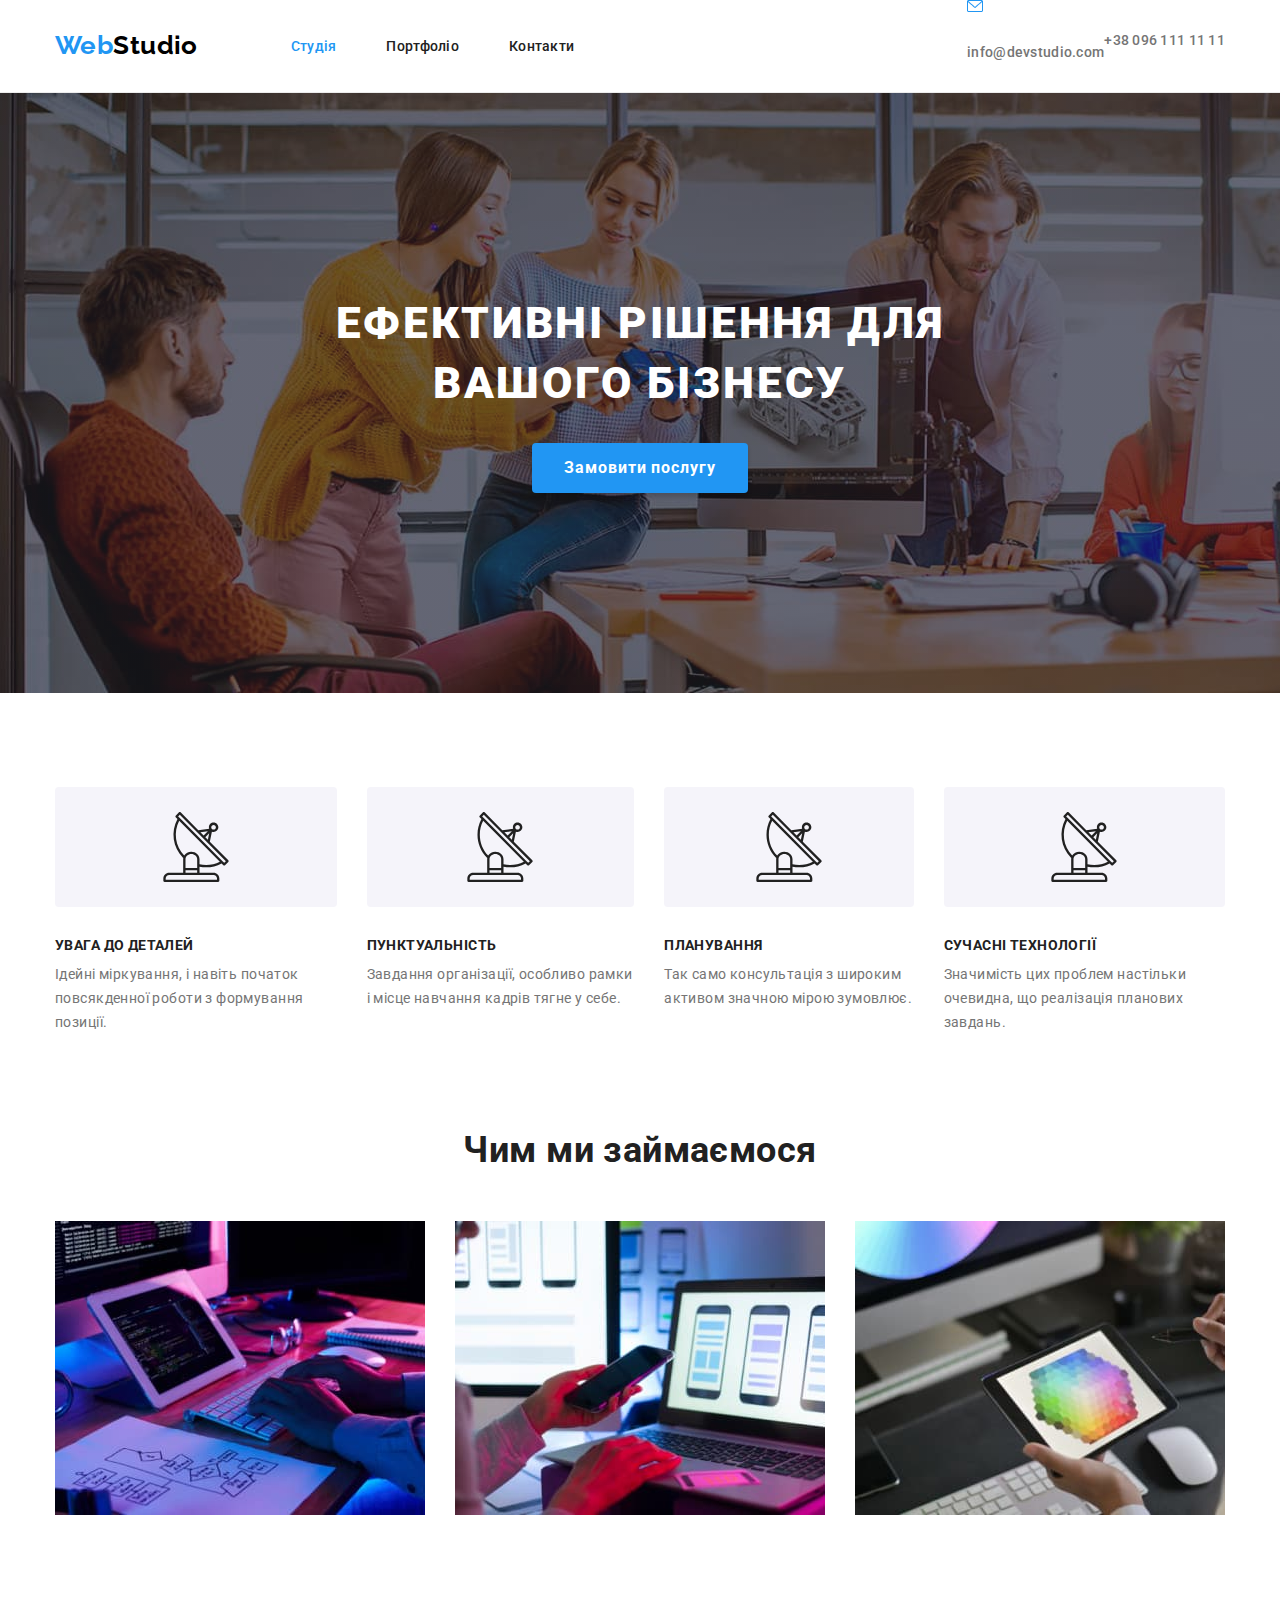
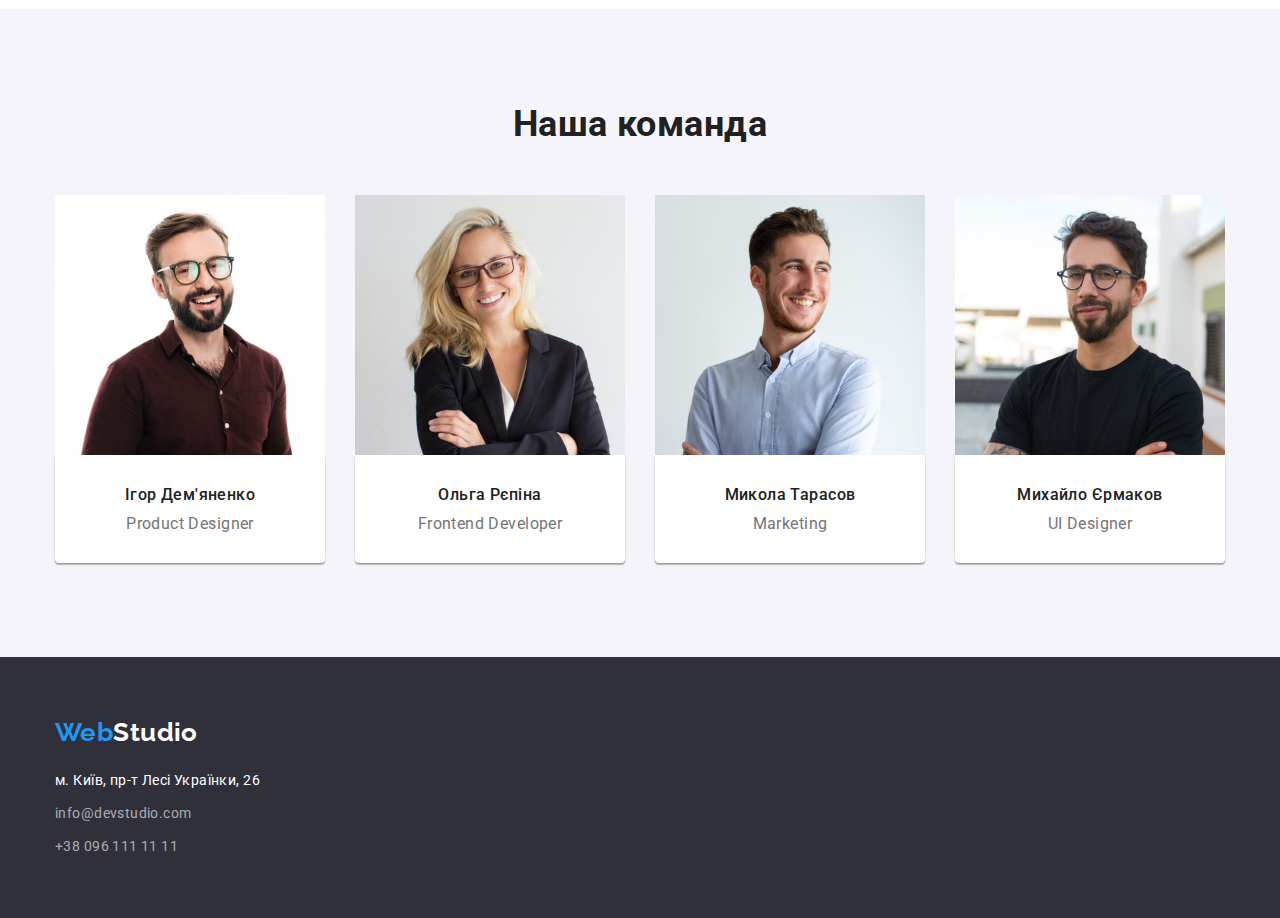
==== index.html @ ab95c996 "встановлює накладання фону в секції hero" ====
<!DOCTYPE html>
<html lang="uk">
    <head>
        <meta charset="UTF-8">
        <meta http-equiv="X-UA-Compatible" content="IE=edge">
        <meta name="viewport" content="width=device-width, initial-scale=1.0">
        <title>Студія</title>
        <link rel="preconnect" href="https://fonts.googleapis.com">
        <link rel="preconnect" href="https://fonts.gstatic.com" crossorigin>
        <link href="https://fonts.googleapis.com/css2?family=Raleway:wght@700&family=Roboto:wght@400;500;700;900&display=swap" rel="stylesheet">
        <!-- Спочатку нормалізатор -->
        <link rel="stylesheet" href="https://cdnjs.cloudflare.com/ajax/libs/modern-normalize/1.0.0/modern-normalize.min.css">
        <!-- Потім ваші стилі --> 
        <link rel="stylesheet" href="./css/styles.css">
    </head>
    
    <body>
        <!--Шапка-->
        <header class="header">
            <div class="container main-nav">
                <nav class="nav">
                    <a class="logo link" href="./index.html">Web<span class="logo-black link">Studio</span></a>
                    <ul class="nav-list list">
                        <li class="item"><a class="current-link link" href="./index.html">Студія</a></li>
                        <li class="item"><a class="nav-link link" href="./portfolio.html">Портфоліо</a></li>
                        <li class="item"><a class="nav-link link" href="">Контакти</a></li>
                    </ul>
                </nav>
                <ul class="contacts-list list">
                    <li class="email"><a class="contacts-link link" href="mailto:info@devstudio.com">info@devstudio.com</a></li>
                    <li class="tel"><a class="contacts-link link" href="tel:+380961111111">+38 096 111 11 11</a></li>
                </ul>
            </div>
        </header>
        
        <!--Унікальний зміст сторінки-->
        <main>
            <section class="hero">
                <div class="container">
                    <h1 class="hero-title">Ефективні рішення для вашого бізнесу</h1>
                    <button class="hero-btn" type="button">Замовити послугу</button>
                </div>
            </section>
            
            <section class="benefits">
                <div class="container">
                    <h2 class="visually-hidden">Переваги</h2>
                    <ul class="benefits-list list">
                        <li class="item">
                            <h3 class="benefits-title">УВАГА ДО ДЕТАЛЕЙ</h3>
                            <p class="benefits-text">Ідейні міркування, і навіть початок повсякденної роботи з формування позиції.</p>
                        </li>
                        <li class="item">
                            <h3 class="benefits-title">ПУНКТУАЛЬНІСТЬ</h3>
                            <p class="benefits-text">Завдання організації, особливо рамки і місце навчання кадрів тягне у себе.</p>
                        </li>
                        <li class="item">
                            <h3 class="benefits-title">ПЛАНУВАННЯ</h3>
                            <p class="benefits-text">Так само консультація з широким активом значною мірою зумовлює.</p>
                        </li>
                        <li class="item">
                            <h3 class="benefits-title">СУЧАСНІ ТЕХНОЛОГІЇ</h3>
                            <p class="benefits-text">Значимість цих проблем настільки очевидна, що реалізація планових завдань.</p>
                        </li>
                    </ul>
                </div>    
            </section>
            
            <section class="activity section">
                <div class="container">
                    <h2 class="activity-title">Чим ми займаємося</h2>
                    <ul class="activity-list list">
                        <li class="item"><img src="./images/gallery1.jpg" alt="gallery1" width="370"></li>
                        <li class="item"><img src="./images/gallery2.jpg" alt="gallery2" width="370"></li>
                        <li class="item"><img src="./images/gallery3.jpg" alt="gallery3" width="370"></li>
                    </ul>
                </div>
            </section>
            
            <section class="team section">
                <div class="container">
                    <h2 class="team-title">Наша команда</h2>
                    <ul class="team-list list">
                        <li class="item"> <img src="./images/product-designer.jpg" alt="Ігор Дем'яненко" width="270" height="260">
                            <div class="description">
                                <h3 class="team-list-title">Ігор Дем'яненко</h3>
                                <p class="team-list-text" lang="en">Product Designer</p>
                            </div>
                        </li>
                        <li class="item"> <img src="./images/frontend-developer.jpg" alt="Ольга Рєпіна" width="270" height="260">
                            <div class="description">
                                <h3 class="team-list-title">Ольга Рєпіна</h3>
                                <p class="team-list-text" lang="en">Frontend Developer</p>
                            </div>
                        </li>
                        <li class="item"> <img src="./images/marketing.jpg" alt="Микола Тарасов" width="270" height="260">
                            <div class="description">
                                <h3 class="team-list-title">Микола Тарасов</h3>
                                <p class="team-list-text" lang="en">Marketing</p>
                            </div>
                        </li>
                        <li class="item"> <img src="./images/ui-designer.jpg" alt="Михайло Єрмаков" width="270" height="260">
                            <div class="description">
                                <h3 class="team-list-title">Михайло Єрмаков</h3>
                                <p class="team-list-text" lang="en">UI Designer</p>
                            </div>
                        </li>
                    </ul>
                </div>
            </section>
        </main> 
        
        <!--Підвал-->
        <footer class="footer">
            <div class="container">
                <a class="logo link" href="./index.html" >Web<span class="logo-white link">Studio</span></a>
                <address>
                    <ul class="address-list list">
                        <li class="item">
                            <a class="address-map-link link" href="https://goo.gl/maps/7WfShjQi5e1JMtdQ9" target="_blank" rel="noopener noreferrer nofollow">м. Київ, пр-т Лесі Українки, 26</a>
                        </li>
                        <li class="item">
                            <a class="address-link link" href="mailto:info@devstudio.com">info@devstudio.com</a>
                        </li>
                        <li class="item">
                            <a class="address-link link" href="tel:+380961111111">+38 096 111 11 11</a>
                        </li>
                    </ul>
                </address>
            </div>
        </footer>
    </body>
</html>
---- css/styles.css ----
/*GENERAL STYLES*/

:root {
    --primary-text-color: #757575;
    --title-text-color: #212121;
    --accent-color: #2196F3;
    --primary-background-color: #FFFFFF;
}

html {
	box-sizing: border-box;
}

*,
*::after,
*::before {
	box-sizing: inherit;
}

.list {
	list-style: none;
	padding-left: 0;
	margin: 0;
}

.link {
	text-decoration: none;
	color: inherit;
}

.link:hover,
.link:focus {
    color: var(--accent-color);
}

img {
	display: block;
	max-width: 100%;
	height: auto;
}

body {
    font-family: 'Roboto', sans-serif;
    font-size: 14px;
    letter-spacing: 0.03em;
    color: var(--primary-text-color);
    background-color: var(--primary-background-color);
}

.section {
    padding-top: 94px;
    padding-bottom: 94px;
}

.container {
    width: 1200px;
    margin: 0 auto;
    padding: 0 15px;
  }

h1, h2, h3, ul, p {
    margin-top: 0;
    margin-bottom: 0;
}

.visually-hidden {
    position: absolute;
    width: 1px;
    height: 1px;
    margin: -1px;
    border: 0;
    padding: 0;
    
    white-space: nowrap;
    clip-path: inset(100%);
    clip: rect(0 0 0 0);
    overflow: hidden;
  }

/*HEADER*/

.header {
    max-width: 1600px;
    margin-left: auto;
    margin-right: auto;
    border-bottom: 1px solid #ECECEC;
}

.main-nav {
    display: flex;
    align-items: center;
}

.nav {
    display: flex;
    align-items: center;
    }

.header .logo {
    display: block;
    padding-top: 24px;
    padding-bottom: 25px;
    
    font-family: 'Raleway', sans-serif;
    font-weight: 700;
    font-size: 26px;
    line-height: calc(31/26);
    color: var(--accent-color);
}

.logo-black {
    font-family: 'Raleway', sans-serif;
    font-weight: 700;
    font-size: 26px;
    line-height: calc(31/26);
    color: #000000;
}

.nav-list {
    display: flex;
    margin-left: 93px;
}

.nav-list .item:not(:last-child) {
    margin-right: 50px;
}

.current-link {
    display: block;
    padding-top: 32px;
    padding-bottom: 32px;
    
    font-weight: 500;
    line-height: calc(16/14);
    letter-spacing: 0.02em;
    color: var(--accent-color);
}

.nav-link {
    display: block;
    padding-top: 32px;
    padding-bottom: 32px;
    
    font-weight: 500;
    line-height: calc(16/14);
    letter-spacing: 0.02em;
    color: var(--title-text-color);
}

.contacts-list {
    display: flex;
    margin-left: auto;
}

.contacts-list .email {
    margin-left: 30px;
}

.email::before {
    display: block;
    content: "";
    width: 16px;
    height: 12px;
    margin-right: 10px;
    background-image: url(../images/envelope.png);
    background-size: contain;
}

.contacts-link {
    display: block;
    padding-top: 32px;
    padding-bottom: 32px;
    
    font-weight: 500;
    line-height: calc(16/14);
    letter-spacing: 0.02em;
    color: var(--primary-text-color);
}

/*HERO*/

.hero {
    padding-top: 200px;
    padding-bottom: 200px;

    max-width: 1600px;
    height: 600px;
    margin-left: auto;
    margin-right: auto;
    background-image: linear-gradient(
        to right, 
        rgba(47, 48, 58, 0.4),
        rgba(47, 48, 58, 0.4)
        ), 
        url(../images/overlay.jpg);

    background-color: #2F303A;
}

.hero-title {
    width: 696px;
    margin-left: auto;
    margin-right: auto;
    margin-bottom: 30px;
   
    font-weight: 900;
    font-size: 44px;
    line-height: calc(60/44);
    text-align: center;
    letter-spacing: 0.06em;
    text-transform: uppercase;
    color: var(--primary-background-color);
}

.hero-btn {
    margin-left: auto;
    margin-right: auto;
    padding-top: 10px;
    padding-bottom: 10px;
    padding-left: 32px;
    padding-right: 32px;

    display: flex;
    align-items: center;
    justify-content: center;
            
    font-family: 'Roboto', sans-serif;
    font-weight: 700;
    font-size: 16px;
    line-height: calc(30/16);
    text-align: center;
    letter-spacing: 0.06em;
    color: var(--primary-background-color);
    background: var(--accent-color);
    cursor: pointer;

    box-shadow: 0px 4px 4px rgba(0, 0, 0, 0.15);
    border-radius: 4px;
    border: 0 solid transparent;
}

.hero-btn:hover, 
.hero-btn:focus {
    color: var(--accent-color);
    background: var(--primary-background-color);
    box-shadow: 0px 4px 4px rgba(0, 0, 0, 0.15);
    border-radius: 4px;
}

/*BENEFITS*/

.benefits {
    background: var(--primary-background-color);
    padding-top: 94px;
}

.benefits-list {
    display: flex;
}

.benefits-list .item::before {
    display: block;
    content: "";
    height: 120px;
    margin-bottom: 30px;
    
    background-image: url(../images/warning.svg);
    background-position: center;
    background-repeat: no-repeat;
    background-color: #F5F4FA;
    border-radius: 4px;
}

.benefits-list .item:not(:last-child) {
    margin-right: 30px;
}

.benefits-title {
    margin-bottom: 10px;
    
    font-weight: 700;
    font-size: 14px;
    line-height: calc(16/14);
    text-transform: uppercase;
    color: var(--title-text-color);
}

.benefits-text {
    line-height: 171%;
    letter-spacing: 0.03em;
}

/*ACTIVITY*/

.activity {
    background: var(--primary-background-color);
}

.activity-title {
    margin-bottom: 50px;
    
    font-weight: 700;
    font-size: 36px;
    line-height: calc(42/36);
    text-align: center;
    color: var(--title-text-color);
}

.activity-list {
    display: flex;
    justify-content: space-between;
}

/*TEAM*/

.team {
    background: #F5F4FA;
}

.team-title {
    margin-bottom: 50px;
    
    font-weight: 700;
    font-size: 36px;
    line-height: calc(42/36);
    text-align: center;
    color: var(--title-text-color);
}

.team-list {
    display: flex;
    justify-content: space-between;
}

.team-list .description {
    padding-top: 30px;
    padding-bottom: 30px;
    background: var(--primary-background-color);
    box-shadow: 0px 1px 3px rgba(0, 0, 0, 0.12), 0px 1px 1px rgba(0, 0, 0, 0.14), 0px 2px 1px rgba(0, 0, 0, 0.2);
    border-radius: 0px 0px 4px 4px;
}

.team-list-title {
    margin-bottom: 10px;
    
    font-weight: 500;
    font-size: 16px;
    line-height: calc(19/16);
    text-align: center;
    color: var(--title-text-color);
}

.team-list-text {
    font-size: 16px;
    line-height: calc(19/16);
    text-align: center;
}

/*PORTFOLIO*/

.portfolio {
    background: var(--primary-background-color);
}

.portfolio-filter {
    display: flex;
    justify-content: center;
    margin-bottom: 50px;
}

.portfolio-filter .item:not(:last-child) {
    margin-right: 8px;
}

.filter-btn-everyone {
    padding: 6px 25px;
    
    font-family: 'Roboto', sans-serif;
    font-weight: 500;
    font-size: 16px;
    line-height: calc(26/16);
    text-align: center;
    color: var(--title-text-color);
    background: #F5F4FA;
    cursor: pointer;
    
    border: 0 solid transparent;
    border-radius: 4px;
}

.filter-btn {
    padding: 6px 22px;
    
    font-family: 'Roboto', sans-serif;
    font-weight: 500;
    font-size: 16px;
    line-height: calc(26/16);
    text-align: center;
    color: var(--title-text-color);
    background: #F5F4FA;
    cursor: pointer;
    
    border: 0 solid transparent;
    border-radius: 4px;
}

.filter-btn-everyone:hover,
.filter-btn-everyone:focus, 
.filter-btn:hover, 
.filter-btn:focus {
    color: var(--primary-background-color);
    background: var(--accent-color);
    box-shadow: 0px 3px 1px rgba(0, 0, 0, 0.1), 0px 1px 2px rgba(0, 0, 0, 0.08), 0px 2px 2px rgba(0, 0, 0, 0.12);
    border-radius: 4px;
}

.portfolio-list {
    display: flex;
    flex-wrap: wrap;
    gap: 30px;
}

.portfolio-list .item {
    flex-basis: calc((100% - 2 * 30px) / 3);
}

.portfolio-list .description {
    padding: 20px 24px;
    border: 1px solid #EEEEEE;
}

.portfolio-title {
    margin-bottom: 4px;
        
    font-weight: 700;
    font-size: 18px;
    line-height: calc(36/18);
    letter-spacing: 0.06em;
    color: var(--title-text-color);
}

.portfolio-text {
    font-size: 16px;
    line-height: calc(30/16);
    color: var(--primary-text-color);
}

/*FOOTER*/

.footer {
    background: #2F303A;
    padding-top: 60px;
    padding-bottom: 60px;
}

.footer .logo {
    display: block;
    margin-bottom: 20px;
    
    font-family: 'Raleway', sans-serif;
    font-weight: 700;
    font-size: 26px;
    line-height: calc(31/26);
    color: var(--accent-color);
}

.logo-white {
    font-family: 'Raleway', sans-serif;
    font-weight: 700;
    font-size: 26px;
    line-height: calc(31/26);
    color: var(--primary-background-color);
}

.address-list .item:not(:last-child) {
    margin-bottom: 9px;
}

.address-map-link {
    font-style: normal;
    line-height: calc(24/14);
    color: var(--primary-background-color);
}

.address-link {
    font-style: normal;
    line-height: calc(24/14);
    color: rgba(255, 255, 255, 0.6);
}
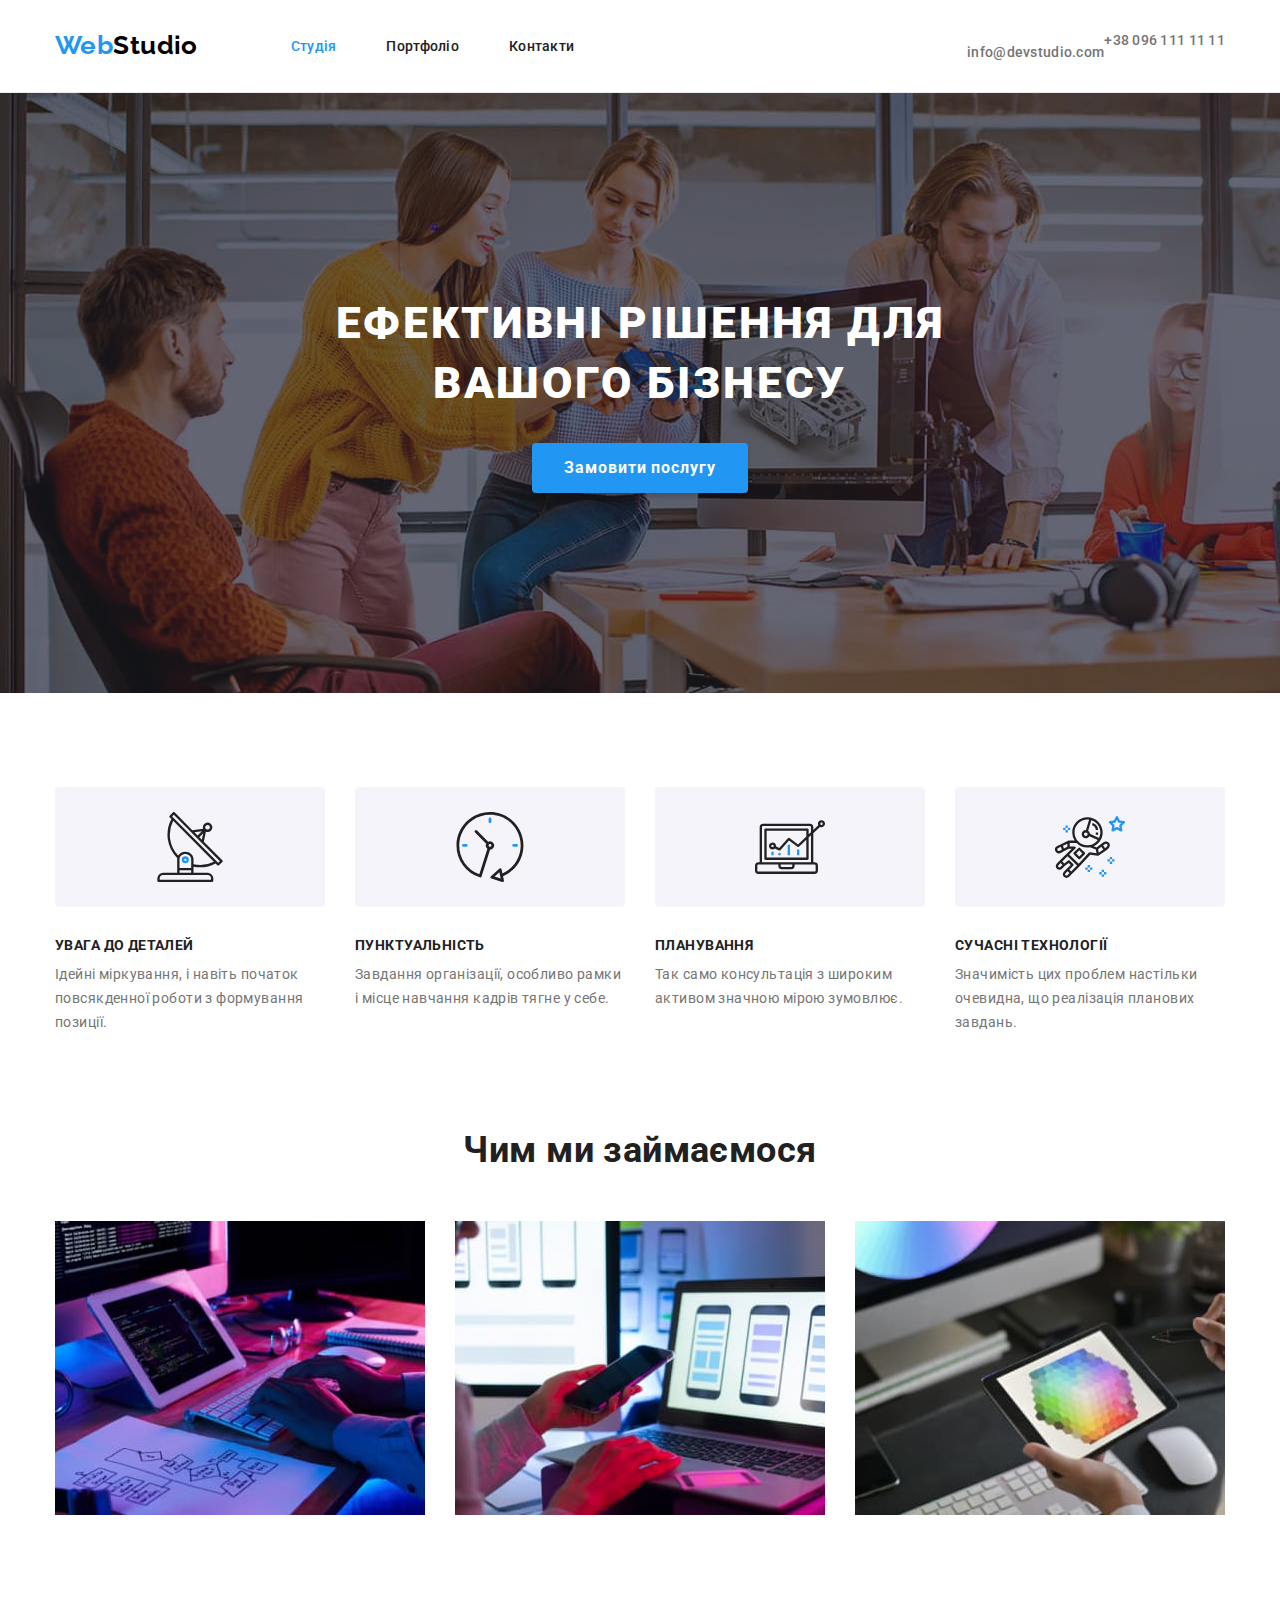
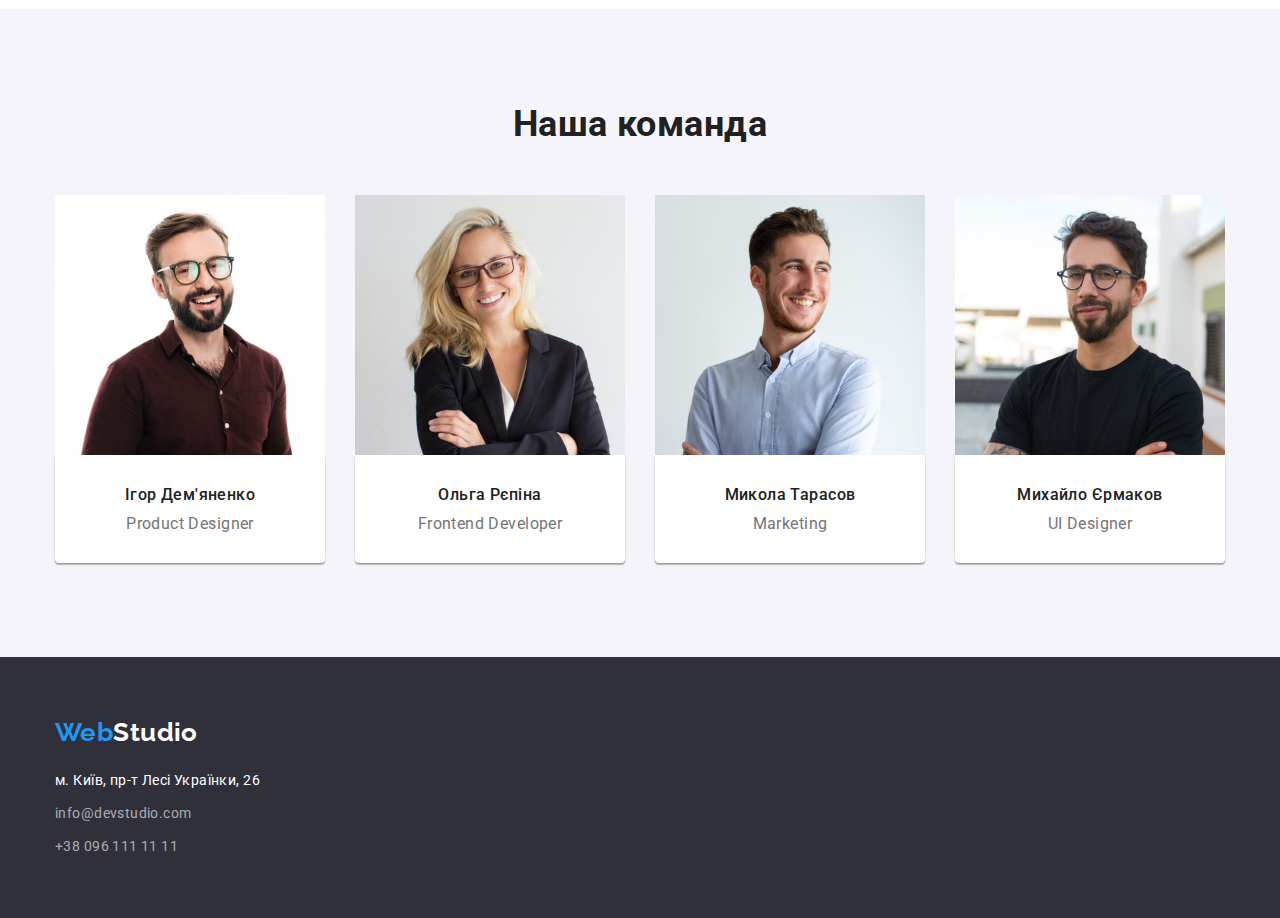
==== commit 03e765b9: "додає векторну графіку у секцію benefits" ====
--- a/index.html
+++ b/index.html
@@ -47,18 +47,30 @@
                     <h2 class="visually-hidden">Переваги</h2>
                     <ul class="benefits-list list">
                         <li class="item">
+                            <div class="benefits-before">
+                            <svg class="benefits-svg"><use href="./images/symbol-defs.svg#icon-antenna"></use></svg>
+                            </div>
                             <h3 class="benefits-title">УВАГА ДО ДЕТАЛЕЙ</h3>
                             <p class="benefits-text">Ідейні міркування, і навіть початок повсякденної роботи з формування позиції.</p>
                         </li>
                         <li class="item">
+                            <div class="benefits-before">
+                            <svg class="benefits-svg"><use href="./images/symbol-defs.svg#icon-clock"></use></svg>
+                            </div>
                             <h3 class="benefits-title">ПУНКТУАЛЬНІСТЬ</h3>
                             <p class="benefits-text">Завдання організації, особливо рамки і місце навчання кадрів тягне у себе.</p>
                         </li>
                         <li class="item">
+                            <div class="benefits-before">
+                            <svg class="benefits-svg"><use href="./images/symbol-defs.svg#icon-diagram"></use></svg>
+                            </div>
                             <h3 class="benefits-title">ПЛАНУВАННЯ</h3>
                             <p class="benefits-text">Так само консультація з широким активом значною мірою зумовлює.</p>
                         </li>
                         <li class="item">
+                            <div class="benefits-before">
+                            <svg class="benefits-svg"><use href="./images/symbol-defs.svg#icon-astronaut"></use></svg>
+                            </div>
                             <h3 class="benefits-title">СУЧАСНІ ТЕХНОЛОГІЇ</h3>
                             <p class="benefits-text">Значимість цих проблем настільки очевидна, що реалізація планових завдань.</p>
                         </li>
--- a/css/styles.css
+++ b/css/styles.css
@@ -37,6 +37,11 @@
 	display: block;
 	max-width: 100%;
 	height: auto;
+}
+
+h1, h2, h3, ul, p {
+    margin-top: 0;
+    margin-bottom: 0;
 }
 
 body {
@@ -57,11 +62,6 @@
     margin: 0 auto;
     padding: 0 15px;
   }
-
-h1, h2, h3, ul, p {
-    margin-top: 0;
-    margin-bottom: 0;
-}
 
 .visually-hidden {
     position: absolute;
@@ -258,26 +258,26 @@
     display: flex;
 }
 
-.benefits-list .item::before {
-    display: block;
-    content: "";
-    height: 120px;
-    margin-bottom: 30px;
-    
-    background-image: url(../images/warning.svg);
-    background-position: center;
-    background-repeat: no-repeat;
-    background-color: #F5F4FA;
-    border-radius: 4px;
-}
-
 .benefits-list .item:not(:last-child) {
     margin-right: 30px;
 }
 
+.benefits-before {
+    width: 270px;
+    height: 120px;
+    padding: 25px 100px;
+    margin-bottom: 30px;
+    background-color: #F5F4FA;
+    border-radius: 4px;
+}
+
+.benefits-svg {
+    width: 70px;
+    height: 70px;
+}
+
 .benefits-title {
     margin-bottom: 10px;
-    
     font-weight: 700;
     font-size: 14px;
     line-height: calc(16/14);
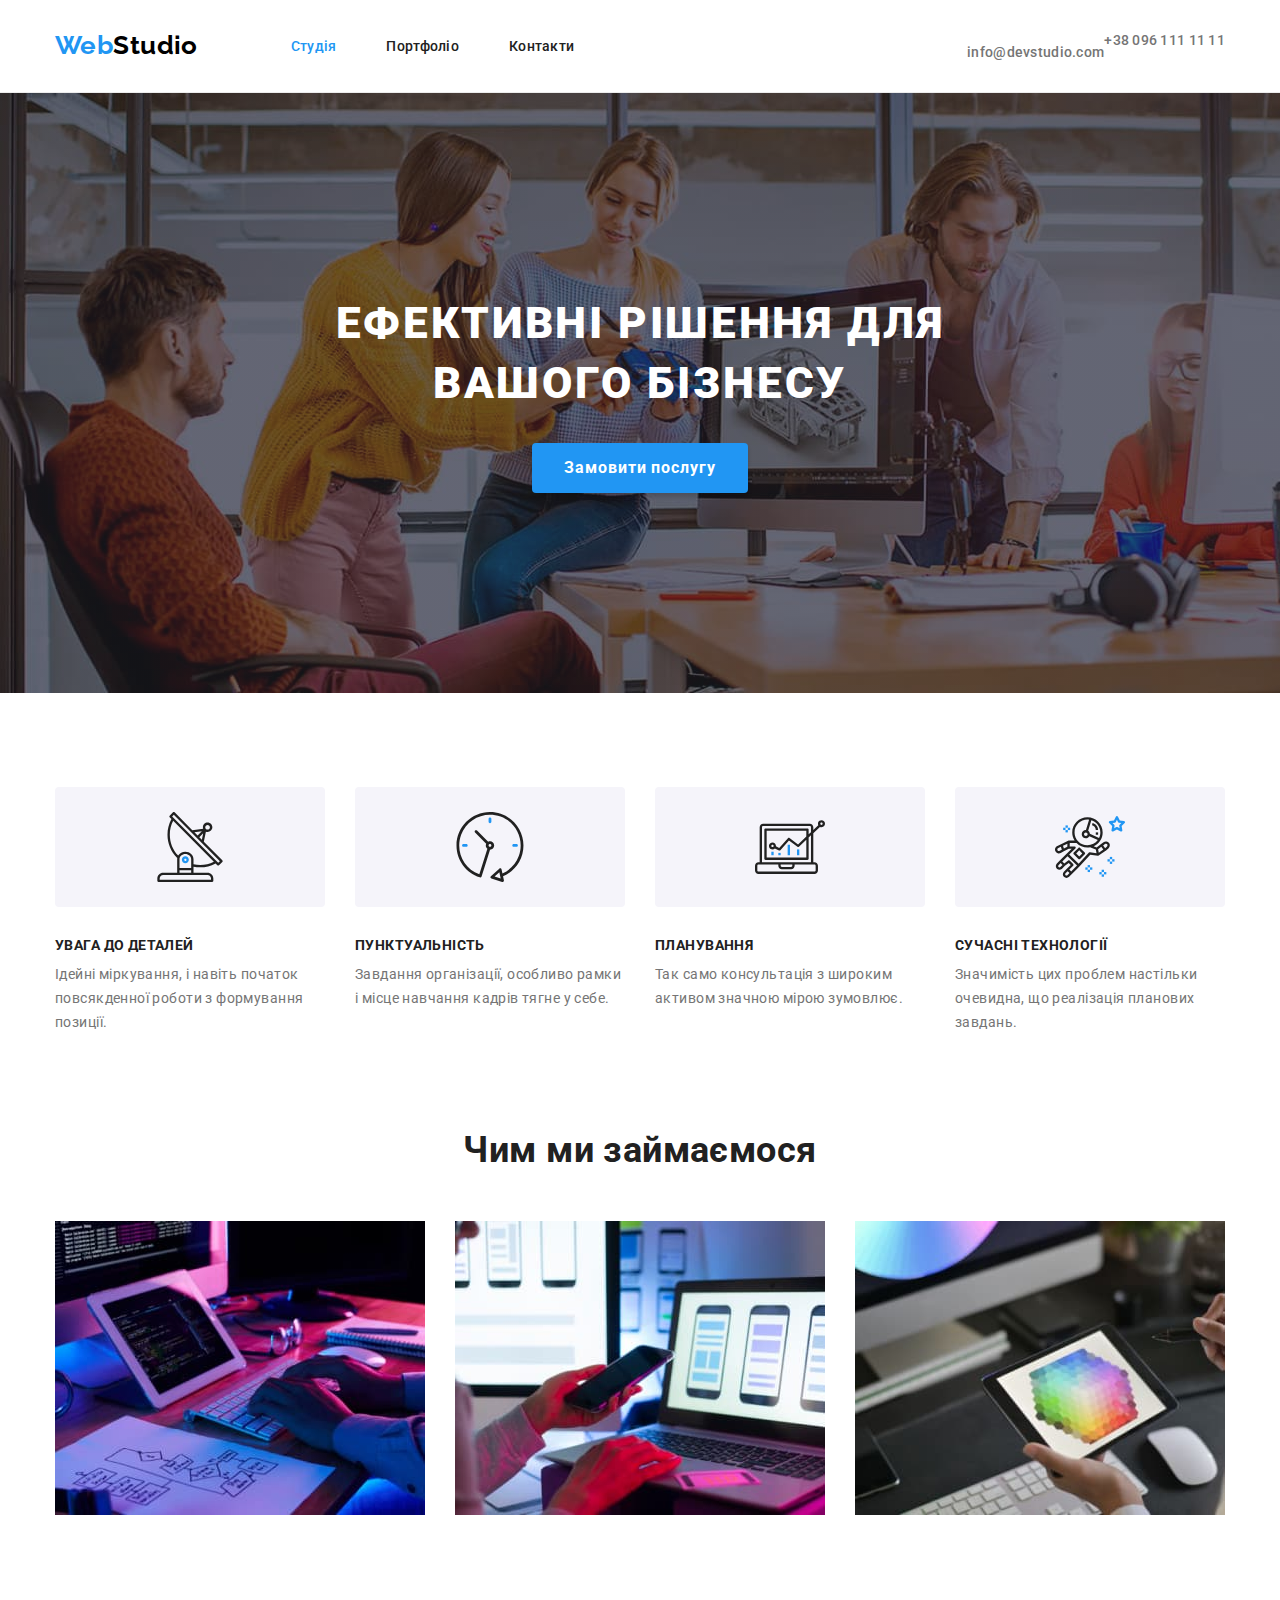
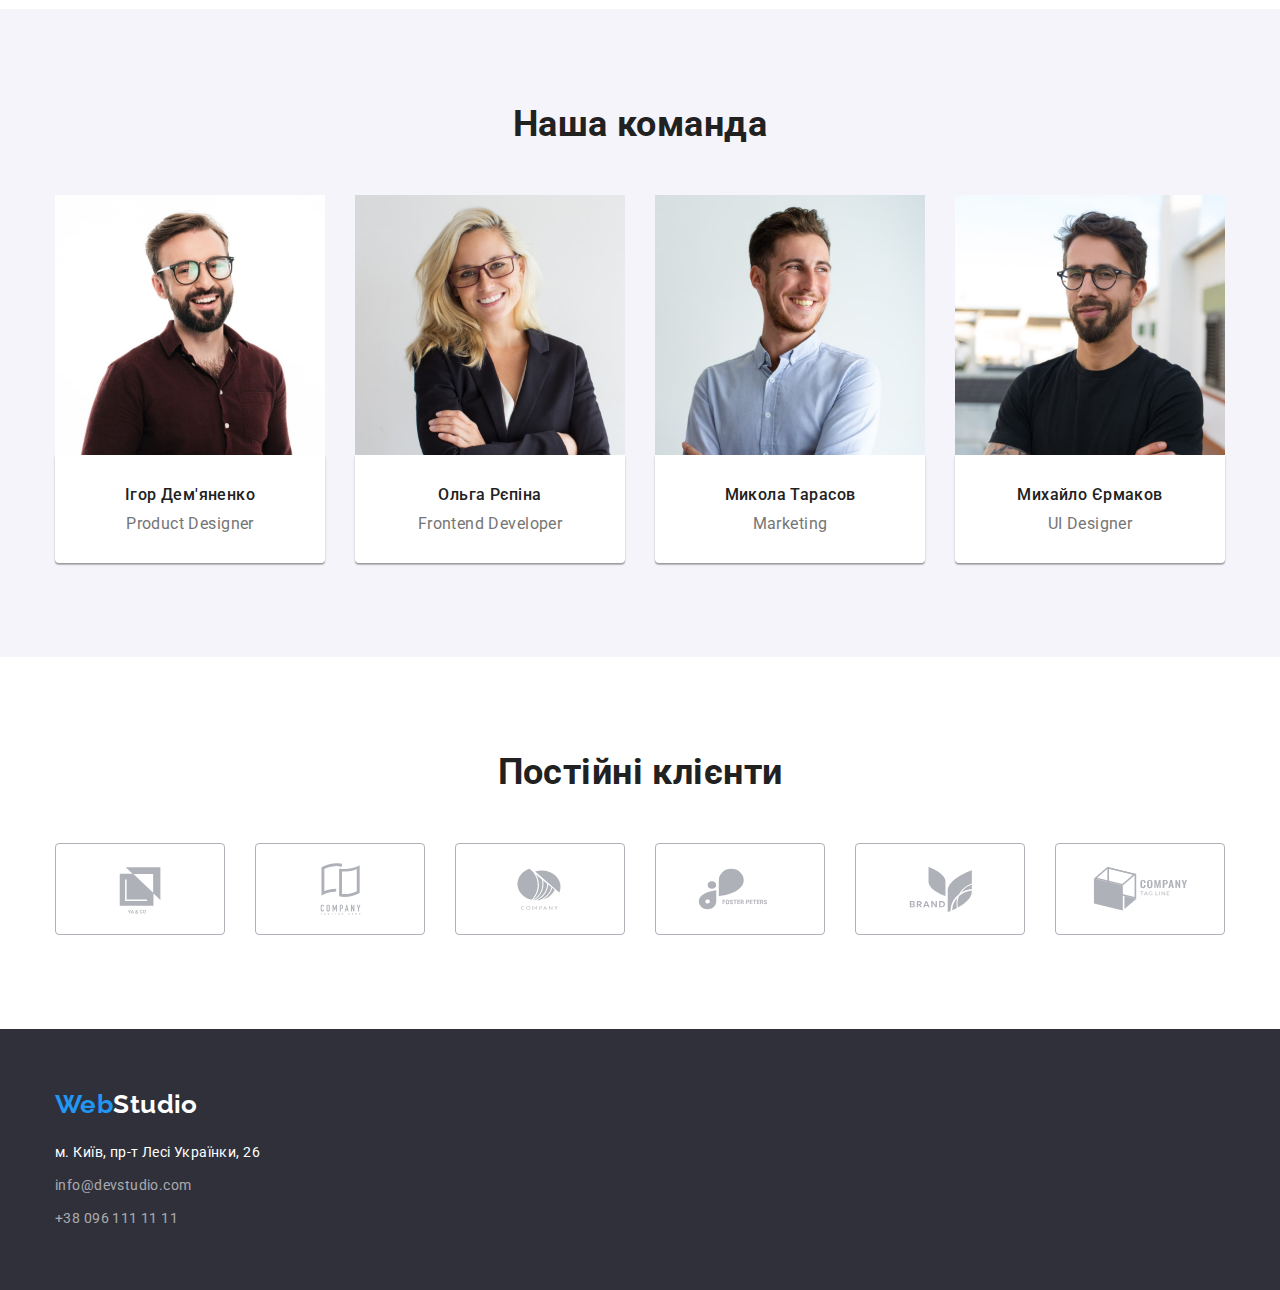
==== commit d00cae87: "додає секцію клієнти" ====
--- a/index.html
+++ b/index.html
@@ -122,6 +122,47 @@
             </section>
         </main> 
         
+        <section class="clients section">
+            <div class="container">
+                <h2 class="clients-title">Постійні клієнти</h2>
+                <ul class="clients-list list">
+                    <li class="item">
+                        <a href="">
+                            <div class="clients-box">
+                                <svg class="clients-svg"><use href="./images/symbol-defs.svg#icon-client1"></use></svg>
+                            </div>
+                        </a>
+                    </li>
+                        <a href="">
+                            <div class="clients-box">
+                                <svg class="clients-svg"><use href="./images/symbol-defs.svg#icon-client2"></use></svg>
+                            </div>
+                        </a>
+                        <a href="">
+                            <div class="clients-box">
+                                <svg class="clients-svg"><use href="./images/symbol-defs.svg#icon-client3"></use></svg>
+                            </div>
+                        </a>
+                        <a href="">
+                            <div class="clients-box">
+                                <svg class="clients-svg"><use href="./images/symbol-defs.svg#icon-client4"></use></svg>
+                            </div>
+                        </a>
+                        <a href="">
+                            <div class="clients-box">
+                                <svg class="clients-svg"><use href="./images/symbol-defs.svg#icon-client5"></use></svg>
+                            </div>
+                        </a>
+                        <a href="">
+                            <div class="clients-box">
+                                <svg class="clients-svg"><use href="./images/symbol-defs.svg#icon-client6"></use></svg>
+                            </div>
+                        </a>
+                    </li>
+                </ul>
+            </div>
+        </section>    
+
         <!--Підвал-->
         <footer class="footer">
             <div class="container">
--- a/css/styles.css
+++ b/css/styles.css
@@ -356,6 +356,51 @@
     text-align: center;
 }
 
+/*CLIENTS*/
+
+.clients {
+    background: var(--primary-background-color);
+}
+
+.clients-title {
+    margin-bottom: 50px;
+    
+    font-weight: 700;
+    font-size: 36px;
+    line-height: calc(42/36);
+    text-align: center;
+    color: var(--title-text-color);
+}
+
+.clients-list {
+    display: flex;
+    justify-content: space-between;
+}
+
+.clients-box {
+    width: 170px;
+    height: 92px;
+    padding: 16px 32px;
+    border: 1px solid #AFB1B8;
+    border-radius: 4px;
+}
+
+.clients-svg {
+    width: 106px;
+    height: 60px;
+    fill: #afb1b8;
+}
+
+.clients-box:hover,
+.clients-box:focus {
+    border: 1px solid var(--accent-color); 
+}
+
+.clients-svg:hover,
+.clients-svg:focus {
+    fill: var(--accent-color);
+}
+
 /*PORTFOLIO*/
 
 .portfolio {
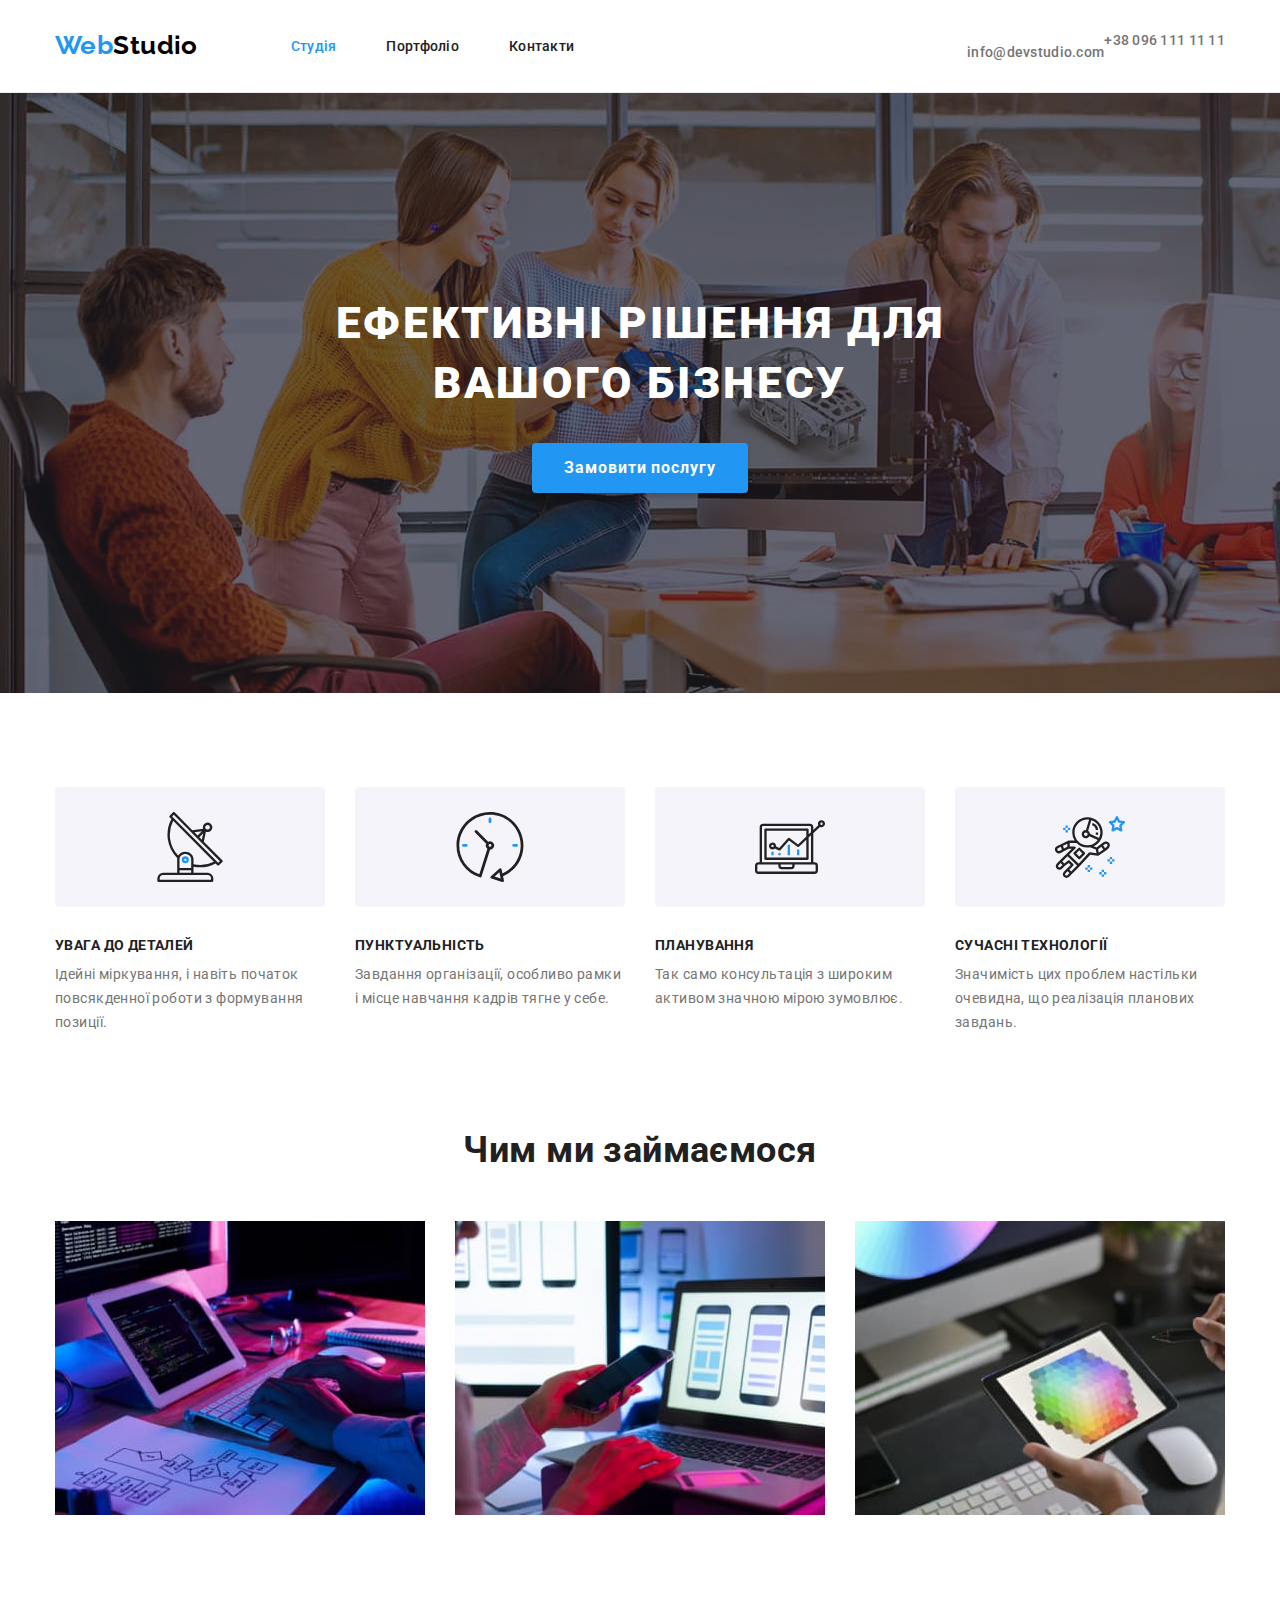
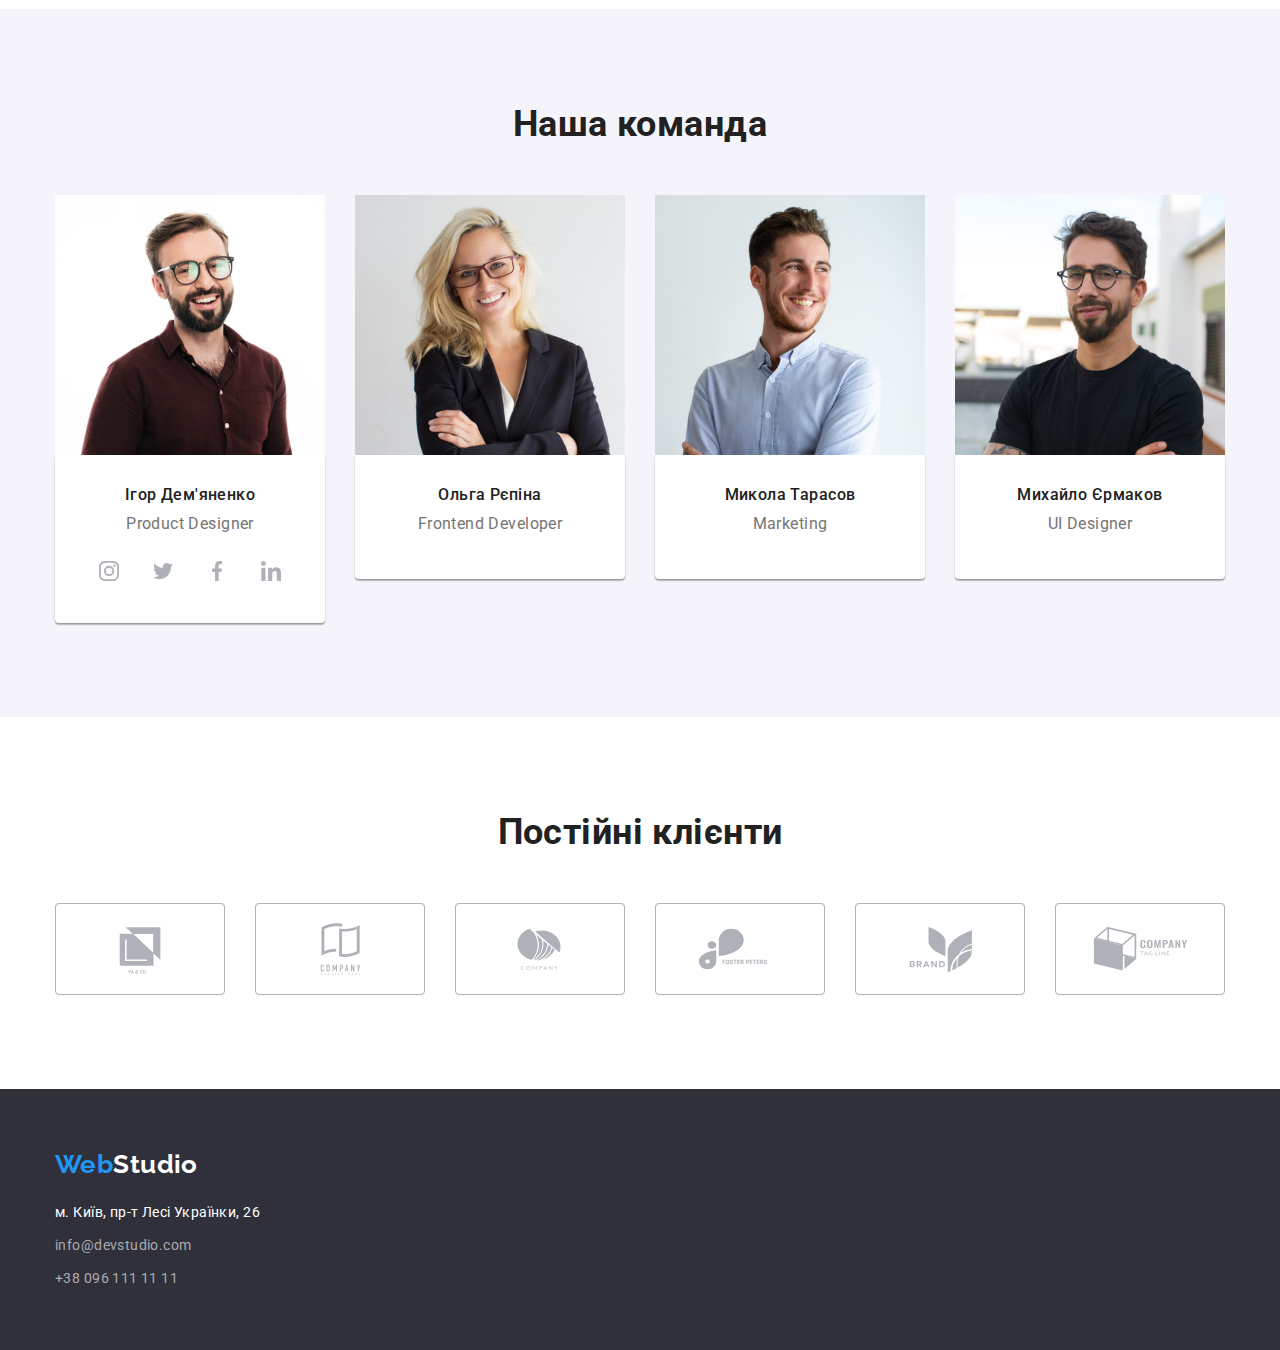
==== commit 1d3b8f21: "встановлює іконки клієнтів" ====
--- a/index.html
+++ b/index.html
@@ -47,29 +47,37 @@
                     <h2 class="visually-hidden">Переваги</h2>
                     <ul class="benefits-list list">
                         <li class="item">
-                            <div class="benefits-before">
-                            <svg class="benefits-svg"><use href="./images/symbol-defs.svg#icon-antenna"></use></svg>
+                            <div class="benefits-box">
+                                <svg class="benefits-svg" width="70px" height="70px">
+                                    <use href="./images/icons.svg#icon-antenna"></use>
+                                </svg>
                             </div>
                             <h3 class="benefits-title">УВАГА ДО ДЕТАЛЕЙ</h3>
                             <p class="benefits-text">Ідейні міркування, і навіть початок повсякденної роботи з формування позиції.</p>
                         </li>
                         <li class="item">
-                            <div class="benefits-before">
-                            <svg class="benefits-svg"><use href="./images/symbol-defs.svg#icon-clock"></use></svg>
+                            <div class="benefits-box">
+                                <svg class="benefits-svg" width="70px" height="70px">
+                                    <use href="./images/icons.svg#icon-clock"></use>
+                                </svg>
                             </div>
                             <h3 class="benefits-title">ПУНКТУАЛЬНІСТЬ</h3>
                             <p class="benefits-text">Завдання організації, особливо рамки і місце навчання кадрів тягне у себе.</p>
                         </li>
                         <li class="item">
-                            <div class="benefits-before">
-                            <svg class="benefits-svg"><use href="./images/symbol-defs.svg#icon-diagram"></use></svg>
+                            <div class="benefits-box">
+                                <svg class="benefits-svg" width="70px" height="70px">
+                                    <use href="./images/icons.svg#icon-diagram"></use>
+                                </svg>
                             </div>
                             <h3 class="benefits-title">ПЛАНУВАННЯ</h3>
                             <p class="benefits-text">Так само консультація з широким активом значною мірою зумовлює.</p>
                         </li>
                         <li class="item">
-                            <div class="benefits-before">
-                            <svg class="benefits-svg"><use href="./images/symbol-defs.svg#icon-astronaut"></use></svg>
+                            <div class="benefits-box">
+                                <svg class="benefits-svg" width="70px" height="70px">
+                                    <use href="./images/icons.svg#icon-astronaut"></use>
+                                </svg>
                             </div>
                             <h3 class="benefits-title">СУЧАСНІ ТЕХНОЛОГІЇ</h3>
                             <p class="benefits-text">Значимість цих проблем настільки очевидна, що реалізація планових завдань.</p>
@@ -97,6 +105,44 @@
                             <div class="description">
                                 <h3 class="team-list-title">Ігор Дем'яненко</h3>
                                 <p class="team-list-text" lang="en">Product Designer</p>
+                                <ul class="socialmedia-list list">
+                                    <li>
+                                        <a href="">
+                                            <div class="socialmedia-box">
+                                                <svg class="socialmedia-svg" width="20px" height="20px">
+                                                    <use href="./images/icons.svg#icon-instagram"></use>
+                                                </svg>
+                                            </div>
+                                        </a> 
+                                    </li>
+                                    <li>
+                                        <a href="">
+                                            <div class="socialmedia-box">
+                                                <svg class="socialmedia-svg" width="20px" height="20px">
+                                                    <use href="./images/icons.svg#icon-twitter"></use>
+                                                </svg>
+                                            </div>
+                                        </a> 
+                                    </li>
+                                    <li>
+                                        <a href="">
+                                            <div class="socialmedia-box">
+                                                <svg class="socialmedia-svg" width="20px" height="20px">
+                                                    <use href="./images/icons.svg#icon-facebook"></use>
+                                                </svg>
+                                            </div>
+                                        </a> 
+                                    </li>
+                                    <li>
+                                        <a href="">
+                                            <div class="socialmedia-box">
+                                                <svg class="socialmedia-svg" width="20px" height="20px">
+                                                    <use href="./images/icons.svg#icon-linkedin"></use>
+                                                </svg>
+                                            </div>
+                                        </a> 
+                                    </li>
+                                </ul>
                             </div>
                         </li>
                         <li class="item"> <img src="./images/frontend-developer.jpg" alt="Ольга Рєпіна" width="270" height="260">
@@ -129,33 +175,54 @@
                     <li class="item">
                         <a href="">
                             <div class="clients-box">
-                                <svg class="clients-svg"><use href="./images/symbol-defs.svg#icon-client1"></use></svg>
-                            </div>
-                        </a>
-                    </li>
-                        <a href="">
-                            <div class="clients-box">
-                                <svg class="clients-svg"><use href="./images/symbol-defs.svg#icon-client2"></use></svg>
-                            </div>
-                        </a>
-                        <a href="">
-                            <div class="clients-box">
-                                <svg class="clients-svg"><use href="./images/symbol-defs.svg#icon-client3"></use></svg>
-                            </div>
-                        </a>
-                        <a href="">
-                            <div class="clients-box">
-                                <svg class="clients-svg"><use href="./images/symbol-defs.svg#icon-client4"></use></svg>
-                            </div>
-                        </a>
-                        <a href="">
-                            <div class="clients-box">
-                                <svg class="clients-svg"><use href="./images/symbol-defs.svg#icon-client5"></use></svg>
-                            </div>
-                        </a>
-                        <a href="">
-                            <div class="clients-box">
-                                <svg class="clients-svg"><use href="./images/symbol-defs.svg#icon-client6"></use></svg>
+                                <svg class="clients-svg" width="106px" height="60px">
+                                    <use href="./images/icons.svg#icon-client1"></use>
+                                </svg>
+                            </div>
+                        </a>
+                    </li>
+                    <li class="item">
+                        <a href="">
+                            <div class="clients-box">
+                                <svg class="clients-svg" width="106px" height="60px">
+                                    <use href="./images/icons.svg#icon-client2"></use>
+                                </svg>
+                            </div>
+                        </a>
+                    </li>
+                    <li class="item">
+                        <a href="">
+                            <div class="clients-box">
+                                <svg class="clients-svg" width="106px" height="60px">
+                                    <use href="./images/icons.svg#icon-client3"></use>
+                                </svg>
+                            </div>
+                        </a>
+                    </li>
+                    <li class="item">
+                        <a href="">
+                            <div class="clients-box">
+                                <svg class="clients-svg" width="106px" height="60px">
+                                    <use href="./images/icons.svg#icon-client4"></use>
+                                </svg>
+                            </div>
+                        </a>
+                    </li>
+                    <li class="item">
+                        <a href="">
+                            <div class="clients-box">
+                                <svg class="clients-svg" width="106px" height="60px">
+                                    <use href="./images/icons.svg#icon-client5"></use>
+                                </svg>
+                            </div>
+                        </a>
+                    </li>
+                    <li class="item">
+                        <a href="">
+                            <div class="clients-box">
+                                <svg class="clients-svg" width="106px" height="60px">
+                                    <use href="./images/icons.svg#icon-client6"></use>
+                                </svg>
                             </div>
                         </a>
                     </li>
--- a/css/styles.css
+++ b/css/styles.css
@@ -262,7 +262,7 @@
     margin-right: 30px;
 }
 
-.benefits-before {
+.benefits-box {
     width: 270px;
     height: 120px;
     padding: 25px 100px;
@@ -271,11 +271,6 @@
     border-radius: 4px;
 }
 
-.benefits-svg {
-    width: 70px;
-    height: 70px;
-}
-
 .benefits-title {
     margin-bottom: 10px;
     font-weight: 700;
@@ -342,7 +337,6 @@
 
 .team-list-title {
     margin-bottom: 10px;
-    
     font-weight: 500;
     font-size: 16px;
     line-height: calc(19/16);
@@ -351,11 +345,38 @@
 }
 
 .team-list-text {
+    margin-bottom: 16px;
     font-size: 16px;
     line-height: calc(19/16);
     text-align: center;
 }
 
+.socialmedia-list {
+    display: flex;
+    padding-left: 32px;
+    padding-right: 32px;
+    justify-content: space-between;
+}
+
+.socialmedia-box {
+    width: 44px;
+    height: 44px;
+    padding: 12px;
+    color: #AFB1B8;
+    border: none;
+    border-radius: 50%; 
+}
+
+.socialmedia-svg {
+    fill: currentColor;
+}
+
+.socialmedia-box:hover,
+.socialmedia-box:focus {
+    color: var(--primary-background-color); 
+    background-color: var(--accent-color);
+}
+
 /*CLIENTS*/
 
 .clients {
@@ -364,7 +385,6 @@
 
 .clients-title {
     margin-bottom: 50px;
-    
     font-weight: 700;
     font-size: 36px;
     line-height: calc(42/36);
@@ -381,24 +401,19 @@
     width: 170px;
     height: 92px;
     padding: 16px 32px;
+    color: #AFB1B8;
     border: 1px solid #AFB1B8;
-    border-radius: 4px;
+    border-radius: 4px; 
 }
 
 .clients-svg {
-    width: 106px;
-    height: 60px;
-    fill: #afb1b8;
+    fill: currentColor;
 }
 
 .clients-box:hover,
 .clients-box:focus {
+    color: var(--accent-color);
     border: 1px solid var(--accent-color); 
-}
-
-.clients-svg:hover,
-.clients-svg:focus {
-    fill: var(--accent-color);
 }
 
 /*PORTFOLIO*/
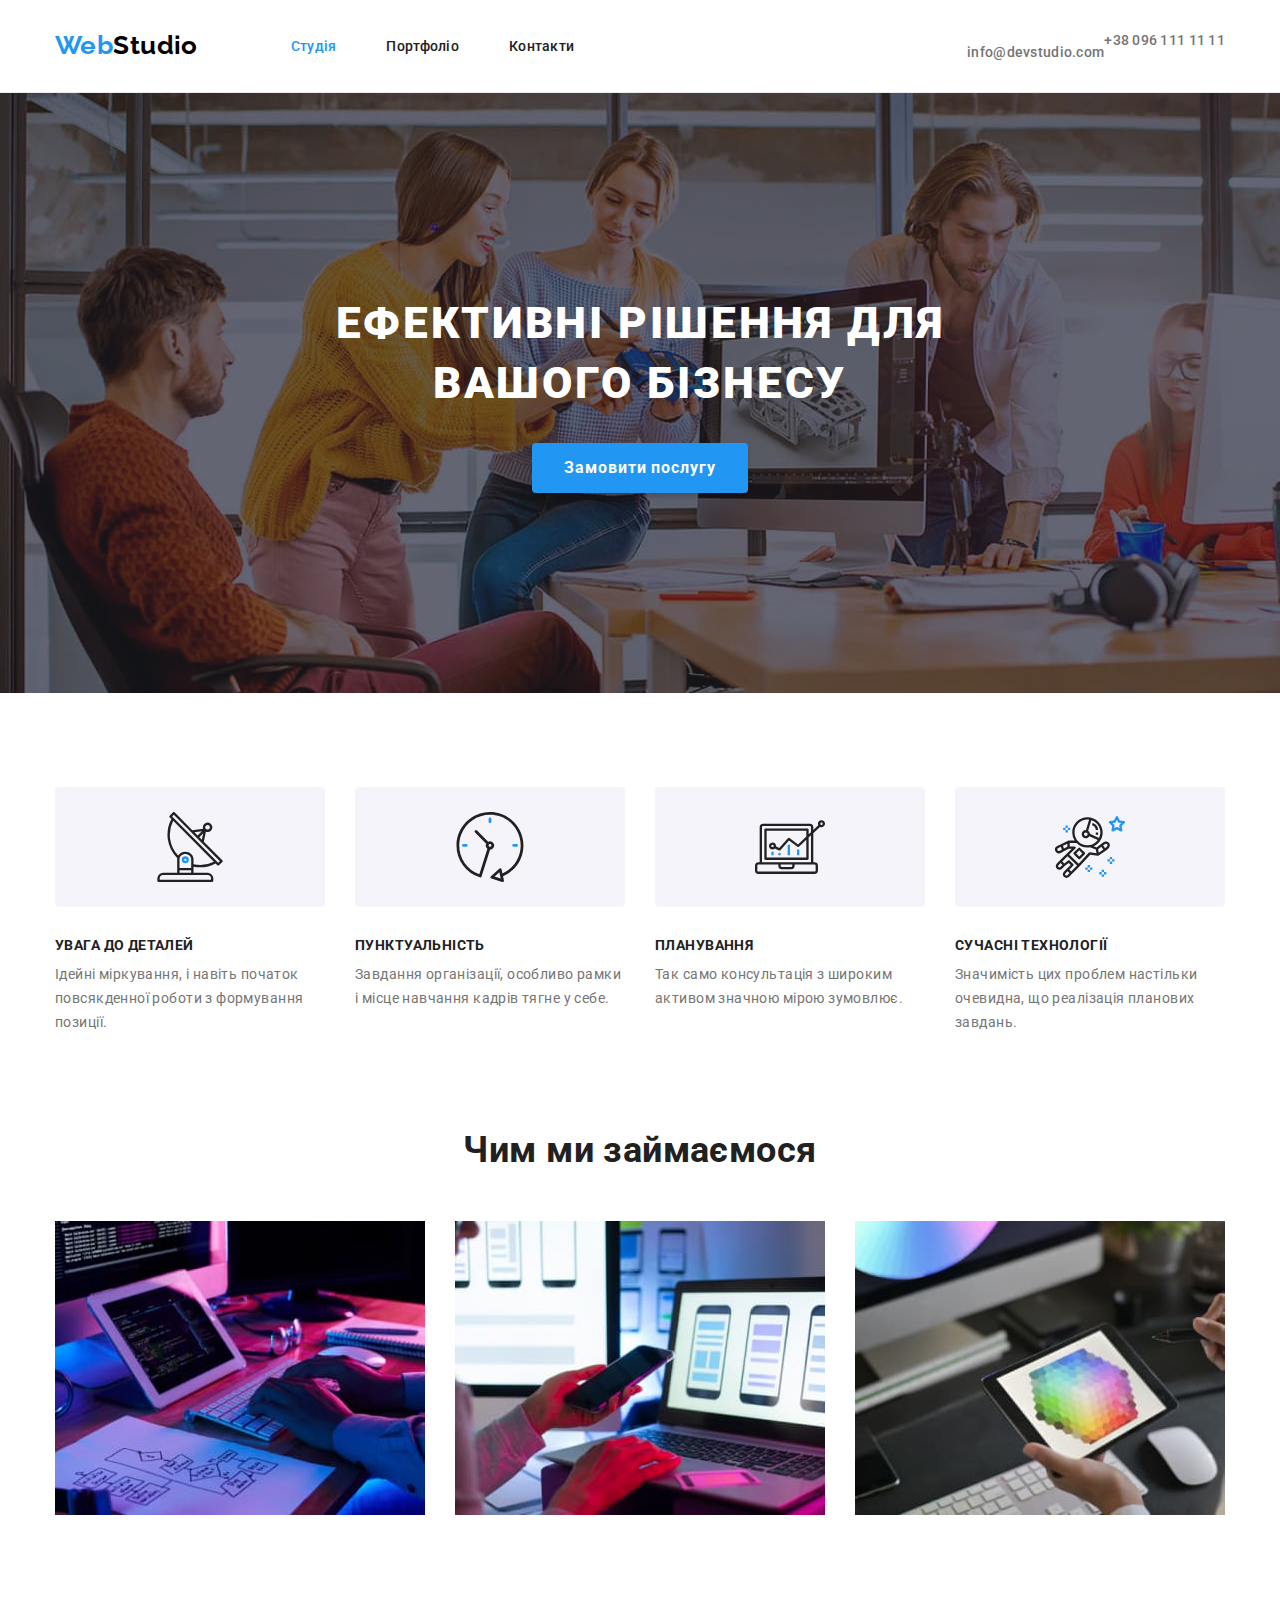
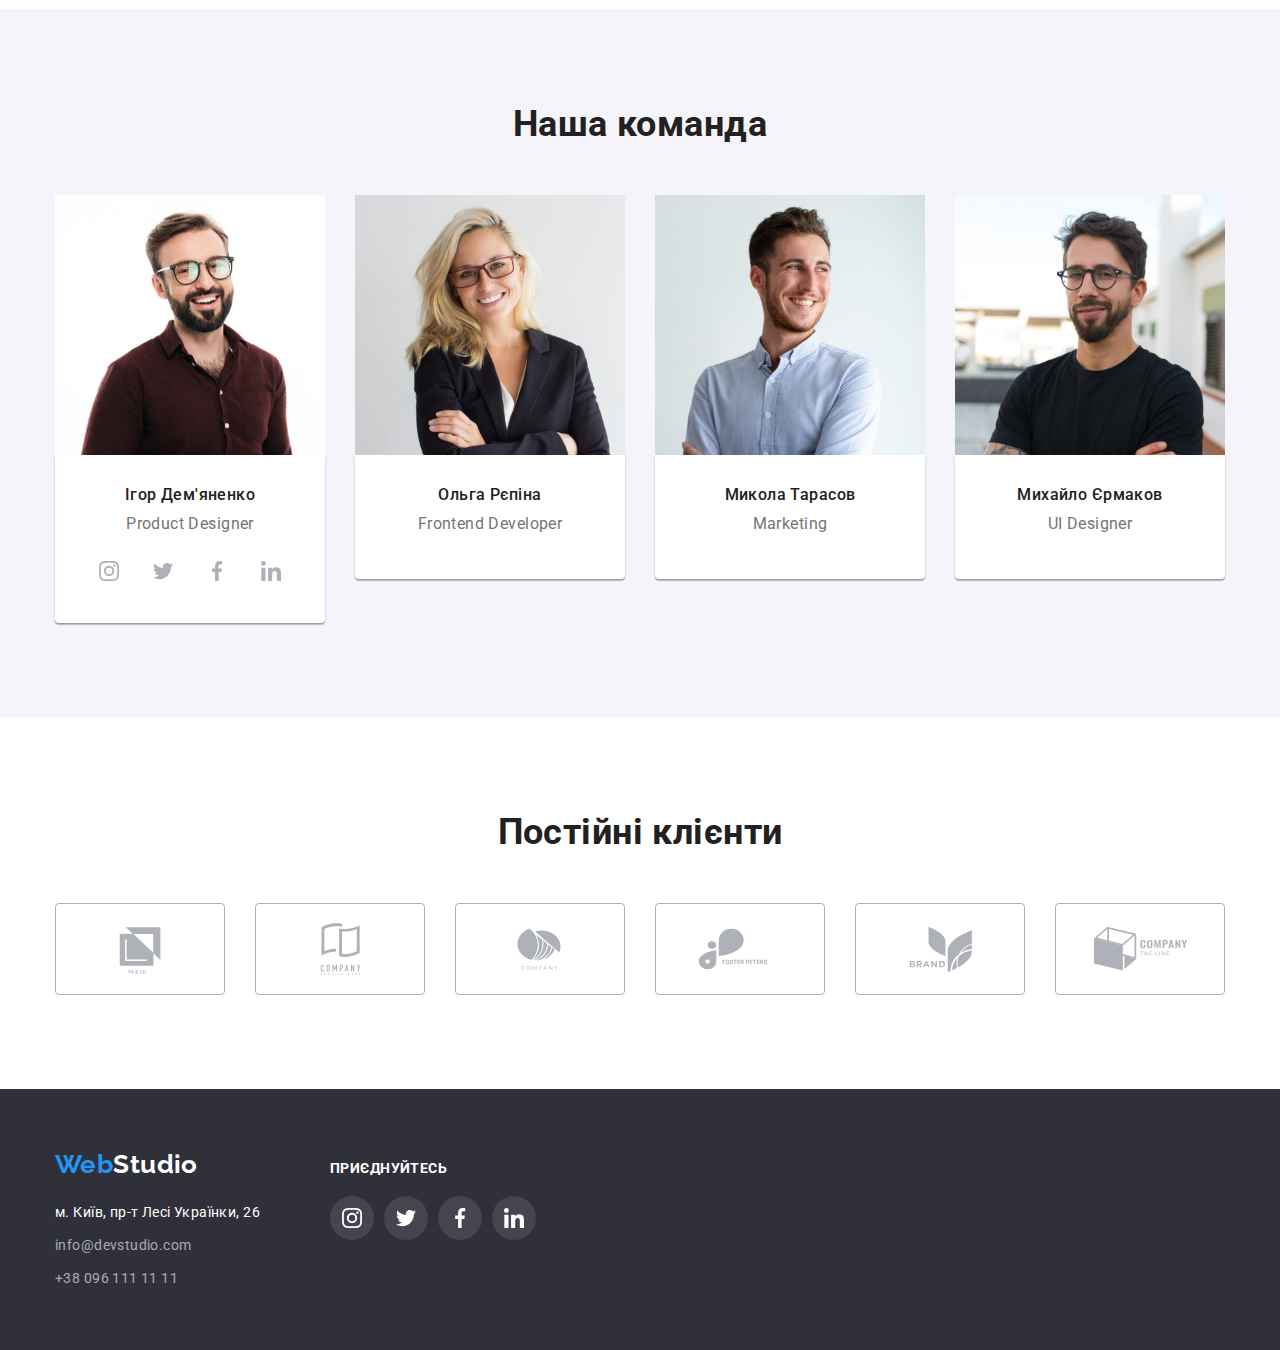
==== commit caf97d9e: "додає іконки у футер" ====
--- a/index.html
+++ b/index.html
@@ -233,20 +233,67 @@
         <!--Підвал-->
         <footer class="footer">
             <div class="container">
-                <a class="logo link" href="./index.html" >Web<span class="logo-white link">Studio</span></a>
-                <address>
-                    <ul class="address-list list">
-                        <li class="item">
-                            <a class="address-map-link link" href="https://goo.gl/maps/7WfShjQi5e1JMtdQ9" target="_blank" rel="noopener noreferrer nofollow">м. Київ, пр-т Лесі Українки, 26</a>
-                        </li>
-                        <li class="item">
-                            <a class="address-link link" href="mailto:info@devstudio.com">info@devstudio.com</a>
-                        </li>
-                        <li class="item">
-                            <a class="address-link link" href="tel:+380961111111">+38 096 111 11 11</a>
-                        </li>
-                    </ul>
-                </address>
+                <div class="footer-box">
+                    <div>
+                        <a class="logo link" href="./index.html" >Web<span class="logo-white link">Studio</span></a>
+                        <address>
+                            <ul class="address-list list">
+                                <li class="item">
+                                    <a class="address-map-link link" href="https://goo.gl/maps/7WfShjQi5e1JMtdQ9" target="_blank" rel="noopener noreferrer nofollow">м. Київ, пр-т Лесі Українки, 26</a>
+                                </li>
+                                <li class="item">
+                                    <a class="address-link link" href="mailto:info@devstudio.com">info@devstudio.com</a>
+                                </li>
+                                <li class="item">
+                                    <a class="address-link link" href="tel:+380961111111">+38 096 111 11 11</a>
+                                </li>
+                            </ul>
+                        </address>
+                    </div>
+                    <div class="social">
+                        <p class="social-text">
+                            ПРИЄДНУЙТЕСЬ
+                        </p>
+                        <ul class="socialmedia-list list">
+                            <li>
+                                <a href="">
+                                    <div class="socialmedia-box-footer">
+                                        <svg class="socialmedia-svg" width="20px" height="20px">
+                                            <use href="./images/icons.svg#icon-instagram"></use>
+                                        </svg>
+                                    </div>
+                                </a> 
+                            </li>
+                            <li>
+                                <a href="">
+                                    <div class="socialmedia-box-footer">
+                                        <svg class="socialmedia-svg" width="20px" height="20px">
+                                            <use href="./images/icons.svg#icon-twitter"></use>
+                                        </svg>
+                                    </div>
+                                </a> 
+                            </li>
+                            <li>
+                                <a href="">
+                                    <div class="socialmedia-box-footer">
+                                        <svg class="socialmedia-svg" width="20px" height="20px">
+                                            <use href="./images/icons.svg#icon-facebook"></use>
+                                        </svg>
+                                    </div>
+                                </a> 
+                            </li>
+                            <li>
+                                <a href="">
+                                    <div class="socialmedia-box-footer">
+                                        <svg class="socialmedia-svg" width="20px" height="20px">
+                                            <use href="./images/icons.svg#icon-linkedin"></use>
+                                        </svg>
+                                    </div>
+                                </a> 
+                            </li>
+                        </ul>
+                    </div>
+                </div>
             </div>
         </footer>
     </body>
--- a/css/styles.css
+++ b/css/styles.css
@@ -353,9 +353,8 @@
 
 .socialmedia-list {
     display: flex;
-    padding-left: 32px;
-    padding-right: 32px;
-    justify-content: space-between;
+    justify-content: center;
+    gap: 10px;
 }
 
 .socialmedia-box {
@@ -367,16 +366,16 @@
     border-radius: 50%; 
 }
 
-.socialmedia-svg {
-    fill: currentColor;
-}
-
 .socialmedia-box:hover,
 .socialmedia-box:focus {
     color: var(--primary-background-color); 
     background-color: var(--accent-color);
 }
 
+.socialmedia-svg {
+    fill: currentColor;
+}
+
 /*CLIENTS*/
 
 .clients {
@@ -394,7 +393,12 @@
 
 .clients-list {
     display: flex;
-    justify-content: space-between;
+    flex-wrap: wrap;
+    gap: 30px;
+}
+
+.clients-list .item {
+    flex-basis: calc((100% - 5 * 30px) / 6);
 }
 
 .clients-box {
@@ -513,6 +517,12 @@
     padding-bottom: 60px;
 }
 
+.footer-box {
+    display: flex;
+    align-items: baseline;
+    gap: 70px;
+}
+
 .footer .logo {
     display: block;
     margin-bottom: 20px;
@@ -546,4 +556,30 @@
     font-style: normal;
     line-height: calc(24/14);
     color: rgba(255, 255, 255, 0.6);
-}+}
+
+.social-text {
+    margin-bottom: 20px;
+    font-weight: 700;
+    font-size: 14px;
+    line-height: calc(16/14);
+    letter-spacing: 0.03em;
+    text-transform: uppercase;
+    color: #FFFFFF;
+}
+
+.socialmedia-box-footer {
+    width: 44px;
+    height: 44px;
+    padding: 12px;
+    color: var(--primary-background-color);
+    background-color: rgba(255, 255, 255, 0.1);
+    border: none;
+    border-radius: 50%; 
+}
+
+.socialmedia-box-footer:hover,
+.socialmedia-box-footer:focus {
+    color: var(--primary-background-color); 
+    background-color: var(--accent-color);
+}
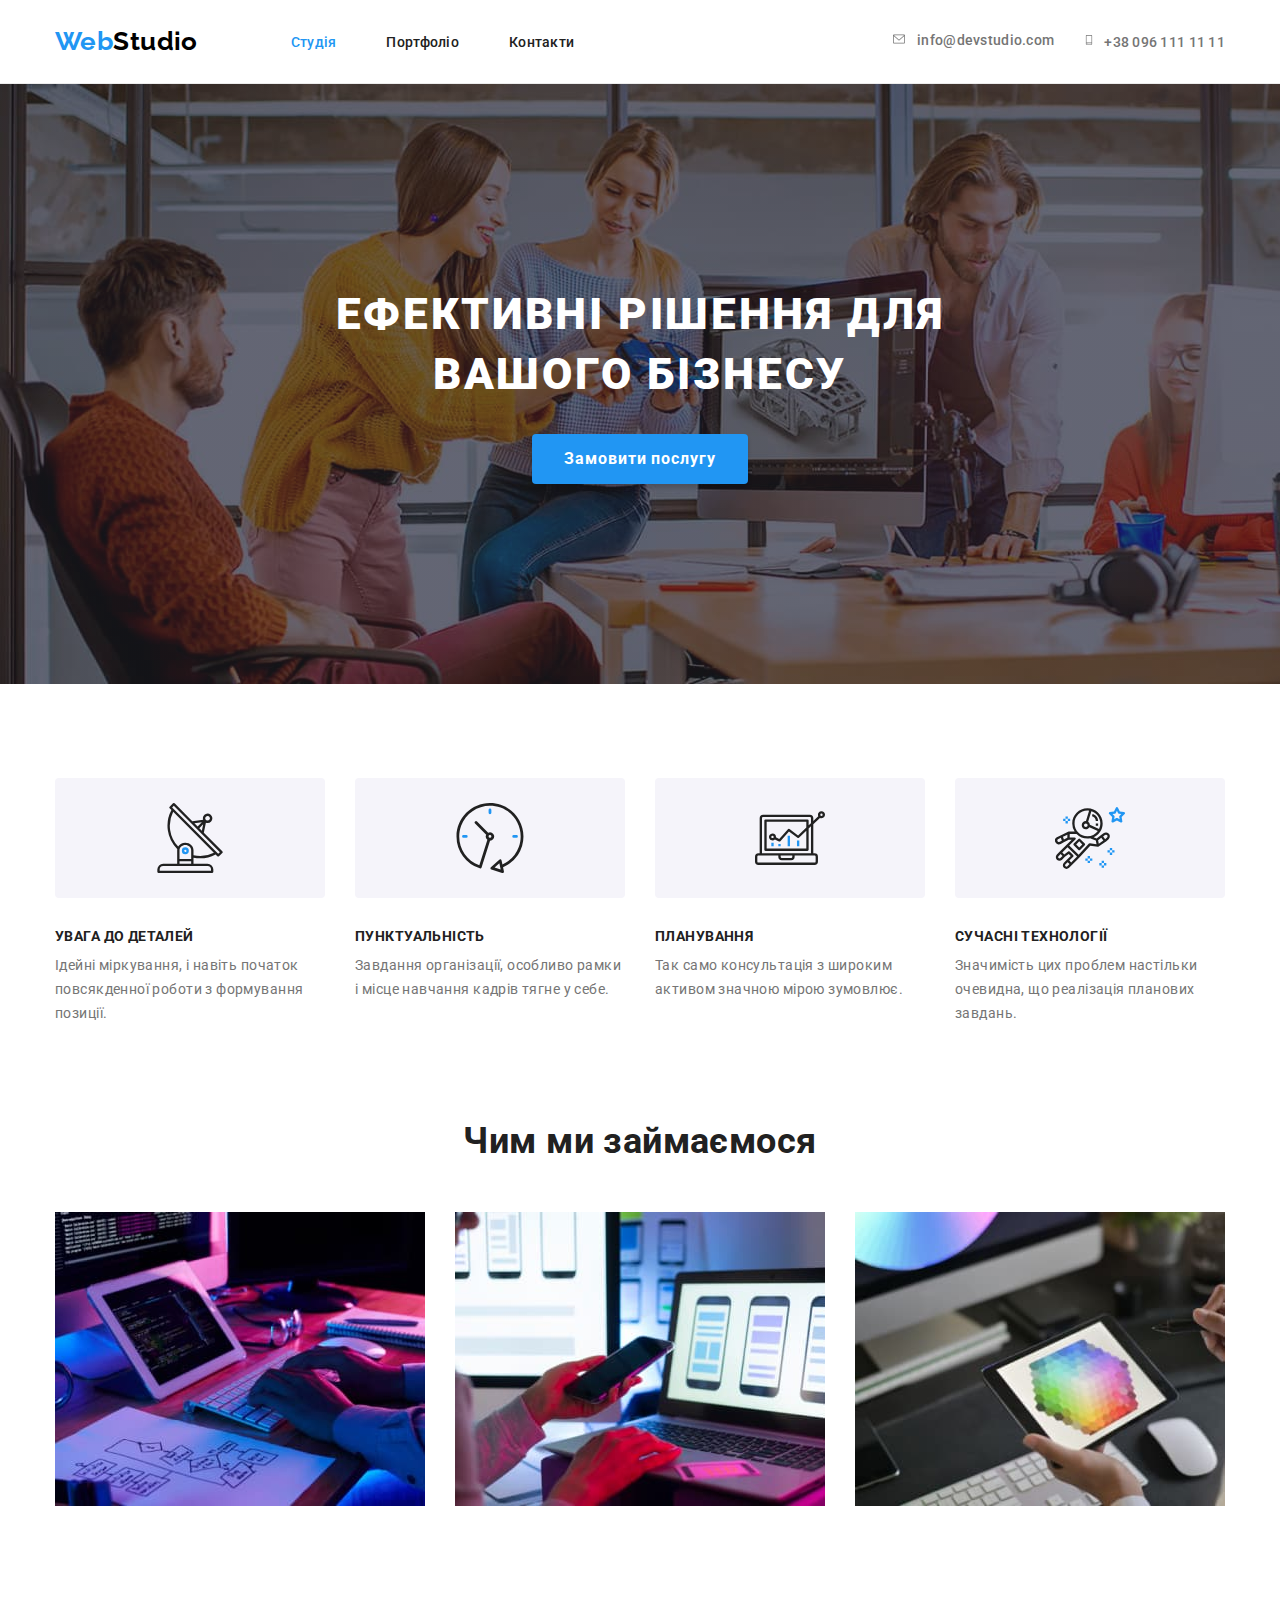
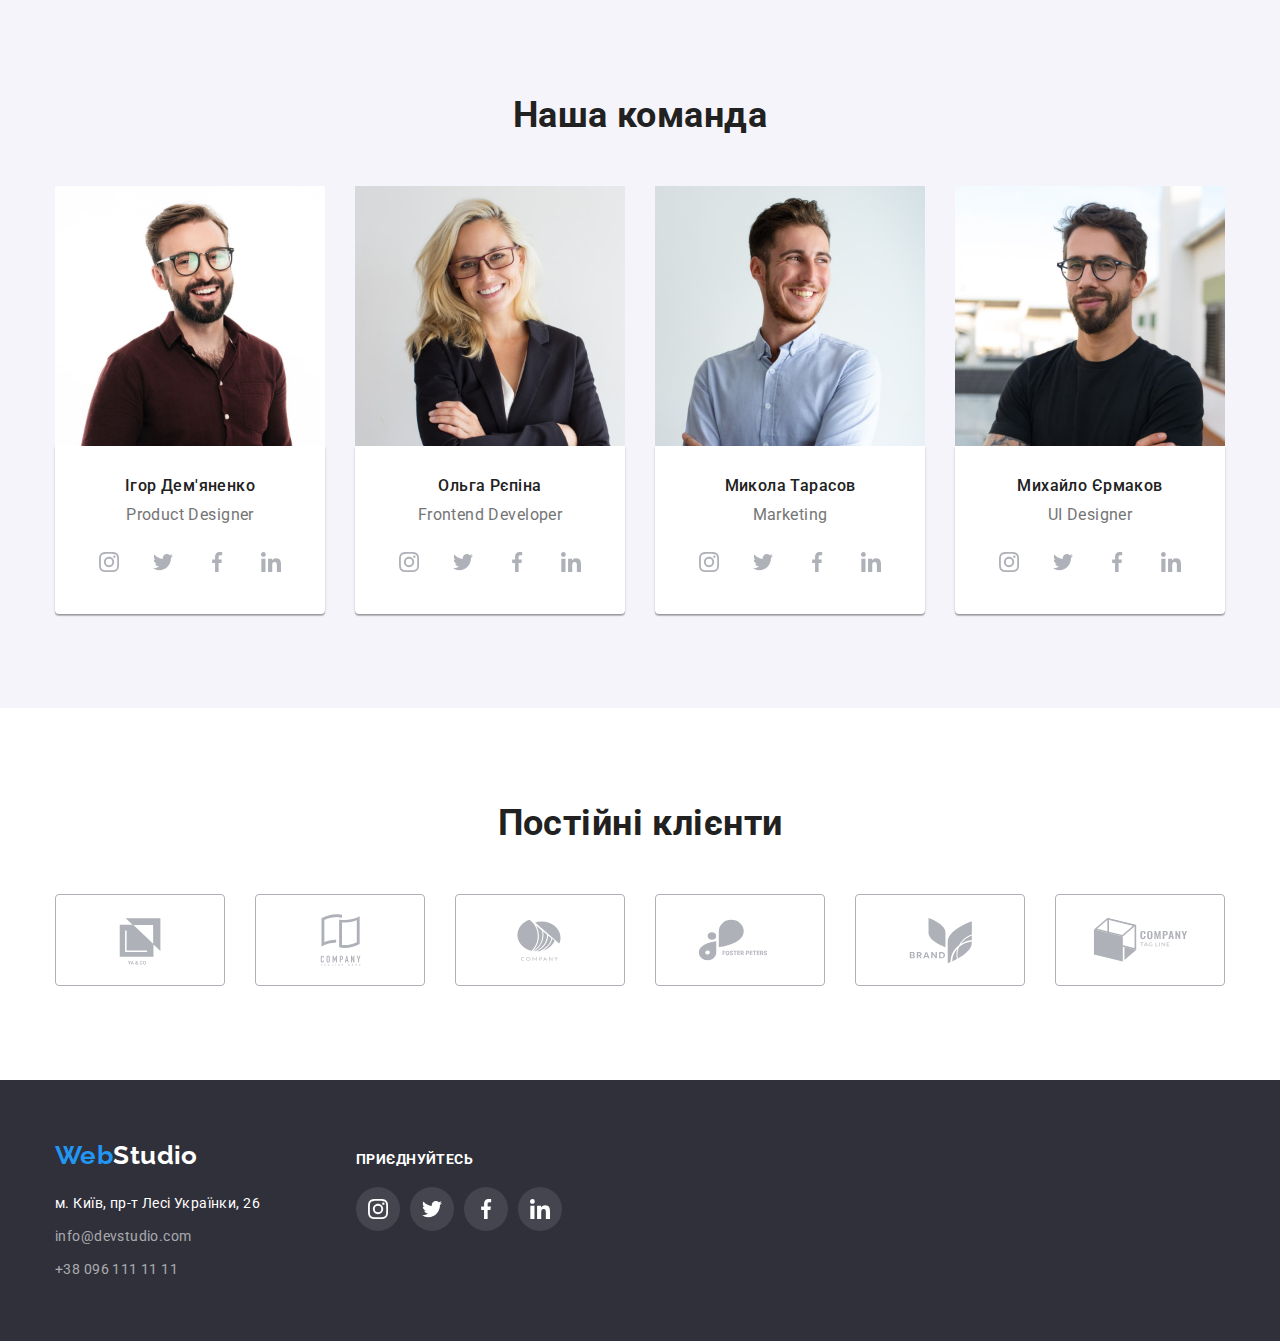
==== commit a821f84b: "додає іконки у хедер" ====
--- a/index.html
+++ b/index.html
@@ -27,8 +27,30 @@
                     </ul>
                 </nav>
                 <ul class="contacts-list list">
-                    <li class="email"><a class="contacts-link link" href="mailto:info@devstudio.com">info@devstudio.com</a></li>
-                    <li class="tel"><a class="contacts-link link" href="tel:+380961111111">+38 096 111 11 11</a></li>
+                    <li class="item">
+                        <a class="contacts-link link" href="mailto:info@devstudio.com">
+                            <div class="email">
+                                <div>
+                                    <svg class="socialmedia-svg" width="16px" height="12px">
+                                        <use href="./images/icons.svg#icon-envelope"></use>
+                                    </svg>
+                                </div>
+                                <span>info@devstudio.com</span>
+                            </div>
+                        </a>
+                    </li>
+                    <li class="item">
+                        <a class="contacts-link link" href="tel:+380961111111">
+                            <div class="tel">
+                                <div>
+                                    <svg class="socialmedia-svg" width="10px" height="16px">
+                                        <use href="./images/icons.svg#icon-smartphone"></use>
+                                    </svg>
+                                </div>
+                                <span class="">+38 096 111 11 11</span>
+                            </div>
+                        </a>
+                    </li>
                 </ul>
             </div>
         </header>
@@ -149,18 +171,132 @@
                             <div class="description">
                                 <h3 class="team-list-title">Ольга Рєпіна</h3>
                                 <p class="team-list-text" lang="en">Frontend Developer</p>
+                                <ul class="socialmedia-list list">
+                                    <li>
+                                        <a href="">
+                                            <div class="socialmedia-box">
+                                                <svg class="socialmedia-svg" width="20px" height="20px">
+                                                    <use href="./images/icons.svg#icon-instagram"></use>
+                                                </svg>
+                                            </div>
+                                        </a> 
+                                    </li>
+                                    <li>
+                                        <a href="">
+                                            <div class="socialmedia-box">
+                                                <svg class="socialmedia-svg" width="20px" height="20px">
+                                                    <use href="./images/icons.svg#icon-twitter"></use>
+                                                </svg>
+                                            </div>
+                                        </a> 
+                                    </li>
+                                    <li>
+                                        <a href="">
+                                            <div class="socialmedia-box">
+                                                <svg class="socialmedia-svg" width="20px" height="20px">
+                                                    <use href="./images/icons.svg#icon-facebook"></use>
+                                                </svg>
+                                            </div>
+                                        </a> 
+                                    </li>
+                                    <li>
+                                        <a href="">
+                                            <div class="socialmedia-box">
+                                                <svg class="socialmedia-svg" width="20px" height="20px">
+                                                    <use href="./images/icons.svg#icon-linkedin"></use>
+                                                </svg>
+                                            </div>
+                                        </a> 
+                                    </li>
+                                </ul>
                             </div>
                         </li>
                         <li class="item"> <img src="./images/marketing.jpg" alt="Микола Тарасов" width="270" height="260">
                             <div class="description">
                                 <h3 class="team-list-title">Микола Тарасов</h3>
                                 <p class="team-list-text" lang="en">Marketing</p>
+                                <ul class="socialmedia-list list">
+                                    <li>
+                                        <a href="">
+                                            <div class="socialmedia-box">
+                                                <svg class="socialmedia-svg" width="20px" height="20px">
+                                                    <use href="./images/icons.svg#icon-instagram"></use>
+                                                </svg>
+                                            </div>
+                                        </a> 
+                                    </li>
+                                    <li>
+                                        <a href="">
+                                            <div class="socialmedia-box">
+                                                <svg class="socialmedia-svg" width="20px" height="20px">
+                                                    <use href="./images/icons.svg#icon-twitter"></use>
+                                                </svg>
+                                            </div>
+                                        </a> 
+                                    </li>
+                                    <li>
+                                        <a href="">
+                                            <div class="socialmedia-box">
+                                                <svg class="socialmedia-svg" width="20px" height="20px">
+                                                    <use href="./images/icons.svg#icon-facebook"></use>
+                                                </svg>
+                                            </div>
+                                        </a> 
+                                    </li>
+                                    <li>
+                                        <a href="">
+                                            <div class="socialmedia-box">
+                                                <svg class="socialmedia-svg" width="20px" height="20px">
+                                                    <use href="./images/icons.svg#icon-linkedin"></use>
+                                                </svg>
+                                            </div>
+                                        </a> 
+                                    </li>
+                                </ul>
                             </div>
                         </li>
                         <li class="item"> <img src="./images/ui-designer.jpg" alt="Михайло Єрмаков" width="270" height="260">
                             <div class="description">
                                 <h3 class="team-list-title">Михайло Єрмаков</h3>
                                 <p class="team-list-text" lang="en">UI Designer</p>
+                                <ul class="socialmedia-list list">
+                                    <li>
+                                        <a href="">
+                                            <div class="socialmedia-box">
+                                                <svg class="socialmedia-svg" width="20px" height="20px">
+                                                    <use href="./images/icons.svg#icon-instagram"></use>
+                                                </svg>
+                                            </div>
+                                        </a> 
+                                    </li>
+                                    <li>
+                                        <a href="">
+                                            <div class="socialmedia-box">
+                                                <svg class="socialmedia-svg" width="20px" height="20px">
+                                                    <use href="./images/icons.svg#icon-twitter"></use>
+                                                </svg>
+                                            </div>
+                                        </a> 
+                                    </li>
+                                    <li>
+                                        <a href="">
+                                            <div class="socialmedia-box">
+                                                <svg class="socialmedia-svg" width="20px" height="20px">
+                                                    <use href="./images/icons.svg#icon-facebook"></use>
+                                                </svg>
+                                            </div>
+                                        </a> 
+                                    </li>
+                                    <li>
+                                        <a href="">
+                                            <div class="socialmedia-box">
+                                                <svg class="socialmedia-svg" width="20px" height="20px">
+                                                    <use href="./images/icons.svg#icon-linkedin"></use>
+                                                </svg>
+                                            </div>
+                                        </a> 
+                                    </li>
+                                </ul>
                             </div>
                         </li>
                     </ul>
--- a/css/styles.css
+++ b/css/styles.css
@@ -80,9 +80,6 @@
 /*HEADER*/
 
 .header {
-    max-width: 1600px;
-    margin-left: auto;
-    margin-right: auto;
     border-bottom: 1px solid #ECECEC;
 }
 
@@ -152,29 +149,24 @@
     margin-left: auto;
 }
 
-.contacts-list .email {
+.contacts-list .item + .item {
     margin-left: 30px;
 }
 
-.email::before {
-    display: block;
-    content: "";
-    width: 16px;
-    height: 12px;
-    margin-right: 10px;
-    background-image: url(../images/envelope.png);
-    background-size: contain;
-}
-
 .contacts-link {
-    display: block;
-    padding-top: 32px;
-    padding-bottom: 32px;
-    
     font-weight: 500;
     line-height: calc(16/14);
     letter-spacing: 0.02em;
     color: var(--primary-text-color);
+}
+
+.email,
+.tel {
+    display: flex;
+    align-items: center;
+    gap: 10px;
+    padding-top: 32px;
+    padding-bottom: 32px;
 }
 
 /*HERO*/
@@ -333,6 +325,7 @@
     background: var(--primary-background-color);
     box-shadow: 0px 1px 3px rgba(0, 0, 0, 0.12), 0px 1px 1px rgba(0, 0, 0, 0.14), 0px 2px 1px rgba(0, 0, 0, 0.2);
     border-radius: 0px 0px 4px 4px;
+    border-top: none;
 }
 
 .team-list-title {
@@ -488,9 +481,15 @@
     flex-basis: calc((100% - 2 * 30px) / 3);
 }
 
+.portfolio-list .item:hover,
+.portfolio-list .item:focus {
+    box-shadow: 0px 1px 3px rgba(0, 0, 0, 0.12), 0px 1px 1px rgba(0, 0, 0, 0.14), 0px 2px 1px rgba(0, 0, 0, 0.2);
+}
+
 .portfolio-list .description {
     padding: 20px 24px;
     border: 1px solid #EEEEEE;
+    border-top: none;
 }
 
 .portfolio-title {
@@ -540,6 +539,10 @@
     font-size: 26px;
     line-height: calc(31/26);
     color: var(--primary-background-color);
+}
+
+.address-list .item {
+    width: 231px;
 }
 
 .address-list .item:not(:last-child) {
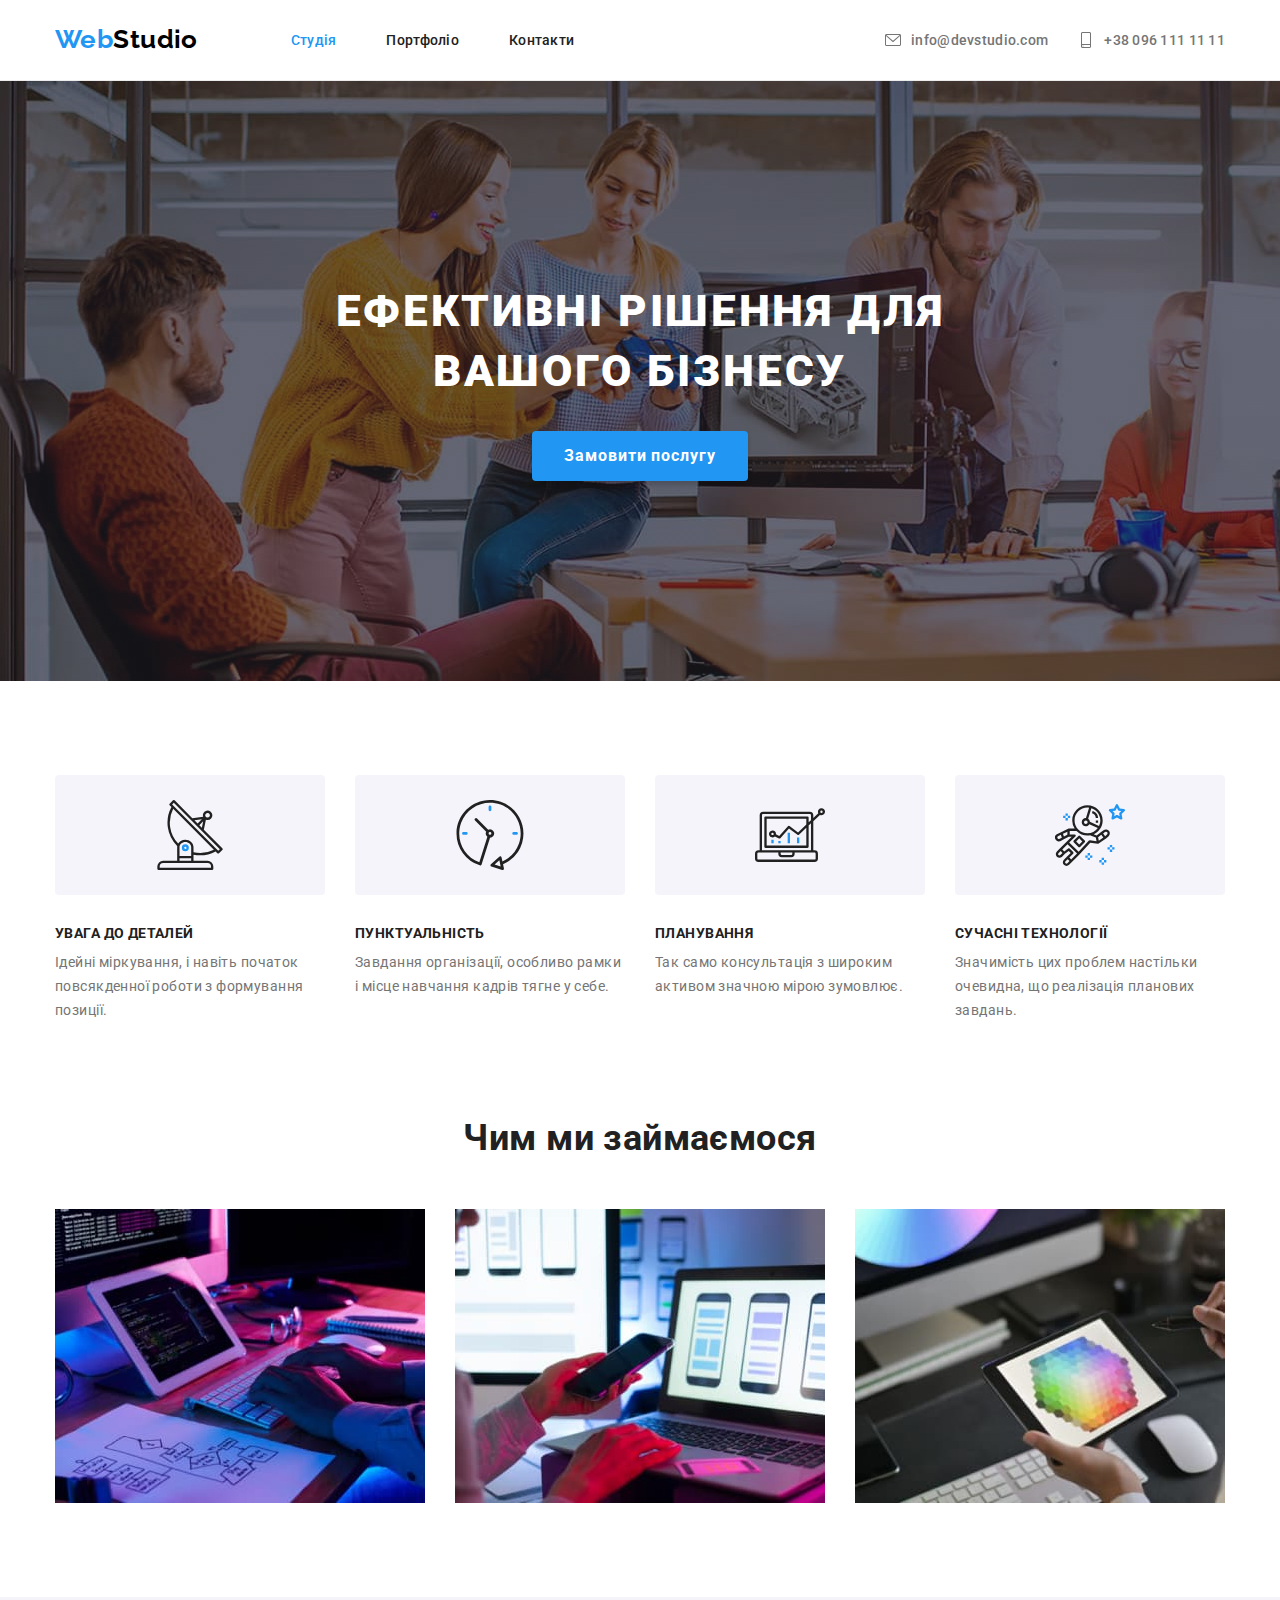
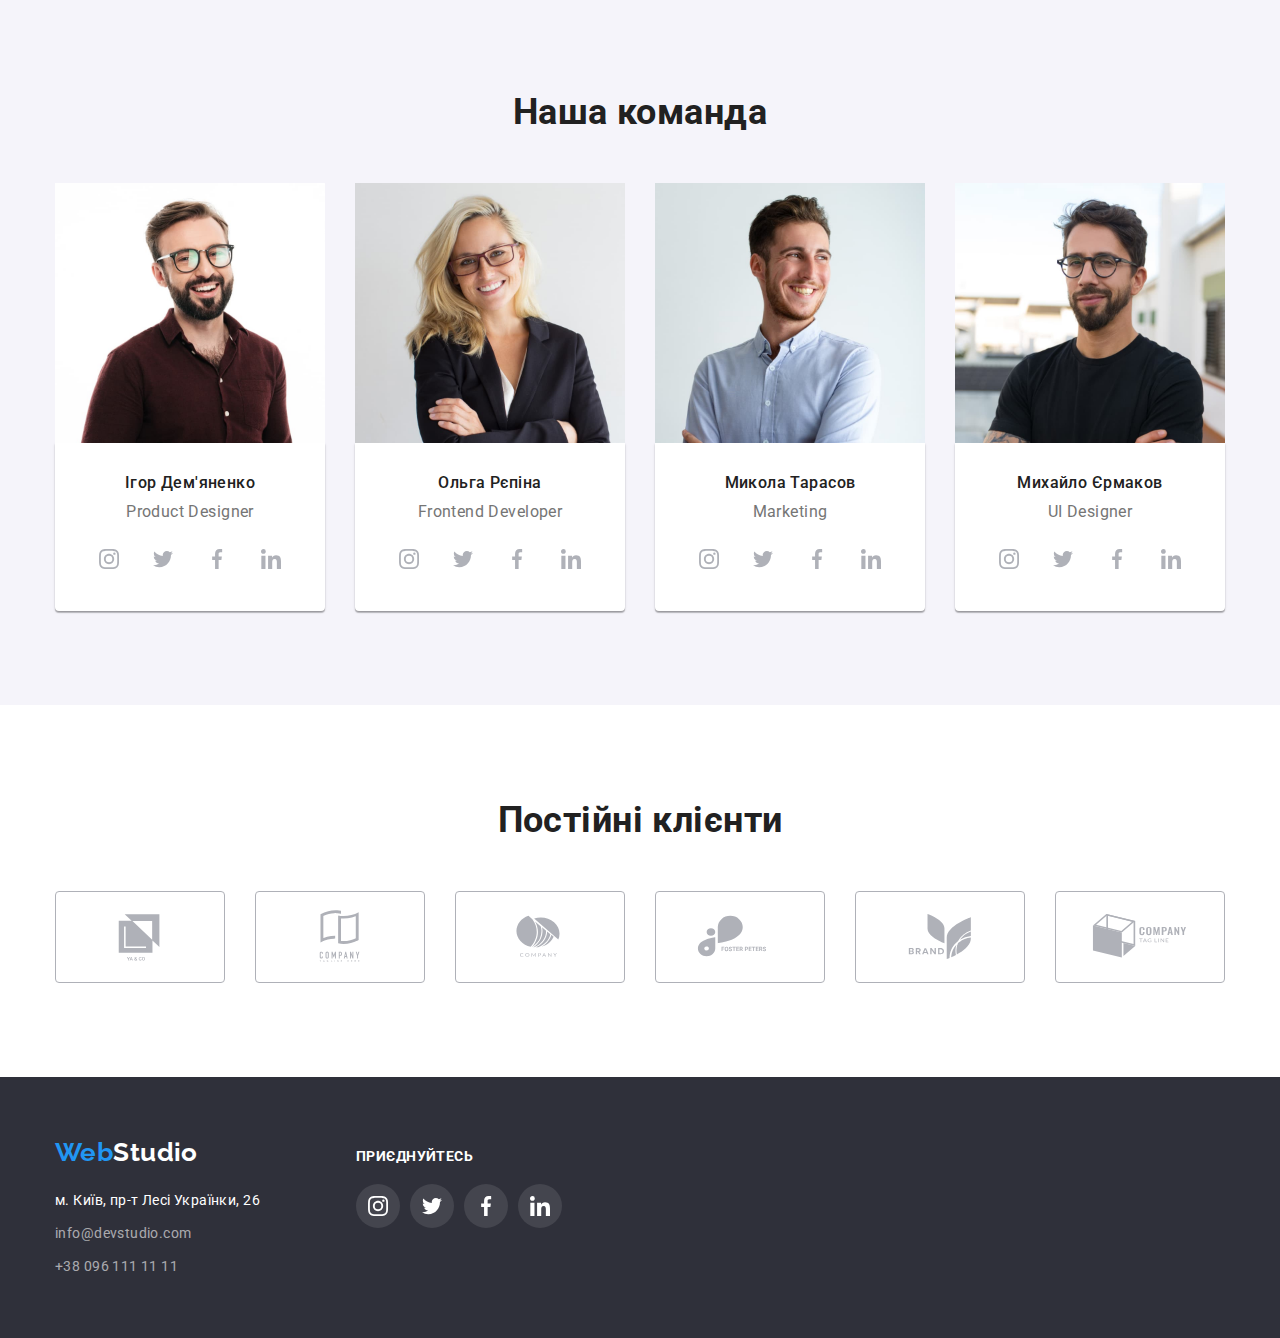
==== commit 04ee316a: "прибирає зайві div" ====
--- a/index.html
+++ b/index.html
@@ -29,26 +29,18 @@
                 <ul class="contacts-list list">
                     <li class="item">
                         <a class="contacts-link link" href="mailto:info@devstudio.com">
-                            <div class="email">
-                                <div>
-                                    <svg class="socialmedia-svg" width="16px" height="12px">
-                                        <use href="./images/icons.svg#icon-envelope"></use>
-                                    </svg>
-                                </div>
-                                <span>info@devstudio.com</span>
-                            </div>
+                            <svg class="contacts-svg" width="16" height="12">
+                                <use href="./images/icons.svg#icon-envelope"></use>
+                            </svg>
+                            <span>info@devstudio.com</span>
                         </a>
                     </li>
                     <li class="item">
                         <a class="contacts-link link" href="tel:+380961111111">
-                            <div class="tel">
-                                <div>
-                                    <svg class="socialmedia-svg" width="10px" height="16px">
-                                        <use href="./images/icons.svg#icon-smartphone"></use>
-                                    </svg>
-                                </div>
-                                <span class="">+38 096 111 11 11</span>
-                            </div>
+                            <svg class="contacts-svg" width="10" height="16">
+                                <use href="./images/icons.svg#icon-smartphone"></use>
+                            </svg>
+                            <span>+38 096 111 11 11</span>
                         </a>
                     </li>
                 </ul>
@@ -70,7 +62,7 @@
                     <ul class="benefits-list list">
                         <li class="item">
                             <div class="benefits-box">
-                                <svg class="benefits-svg" width="70px" height="70px">
+                                <svg class="benefits-svg" width="70" height="70">
                                     <use href="./images/icons.svg#icon-antenna"></use>
                                 </svg>
                             </div>
@@ -79,7 +71,7 @@
                         </li>
                         <li class="item">
                             <div class="benefits-box">
-                                <svg class="benefits-svg" width="70px" height="70px">
+                                <svg class="benefits-svg" width="70" height="70">
                                     <use href="./images/icons.svg#icon-clock"></use>
                                 </svg>
                             </div>
@@ -88,7 +80,7 @@
                         </li>
                         <li class="item">
                             <div class="benefits-box">
-                                <svg class="benefits-svg" width="70px" height="70px">
+                                <svg class="benefits-svg" width="70" height="70">
                                     <use href="./images/icons.svg#icon-diagram"></use>
                                 </svg>
                             </div>
@@ -97,7 +89,7 @@
                         </li>
                         <li class="item">
                             <div class="benefits-box">
-                                <svg class="benefits-svg" width="70px" height="70px">
+                                <svg class="benefits-svg" width="70" height="70">
                                     <use href="./images/icons.svg#icon-astronaut"></use>
                                 </svg>
                             </div>
@@ -129,40 +121,32 @@
                                 <p class="team-list-text" lang="en">Product Designer</p>
                                 <ul class="socialmedia-list list">
                                     <li>
-                                        <a href="">
-                                            <div class="socialmedia-box">
-                                                <svg class="socialmedia-svg" width="20px" height="20px">
-                                                    <use href="./images/icons.svg#icon-instagram"></use>
-                                                </svg>
-                                            </div>
-                                        </a> 
-                                    </li>
-                                    <li>
-                                        <a href="">
-                                            <div class="socialmedia-box">
-                                                <svg class="socialmedia-svg" width="20px" height="20px">
-                                                    <use href="./images/icons.svg#icon-twitter"></use>
-                                                </svg>
-                                            </div>
-                                        </a> 
-                                    </li>
-                                    <li>
-                                        <a href="">
-                                            <div class="socialmedia-box">
-                                                <svg class="socialmedia-svg" width="20px" height="20px">
-                                                    <use href="./images/icons.svg#icon-facebook"></use>
-                                                </svg>
-                                            </div>
-                                        </a> 
-                                    </li>
-                                    <li>
-                                        <a href="">
-                                            <div class="socialmedia-box">
-                                                <svg class="socialmedia-svg" width="20px" height="20px">
-                                                    <use href="./images/icons.svg#icon-linkedin"></use>
-                                                </svg>
-                                            </div>
-                                        </a> 
+                                        <a class="socialmedia-link" href=" ">
+                                            <svg class="socialmedia-svg" width="20" height="20">
+                                                <use href="./images/icons.svg#icon-instagram"></use>
+                                            </svg>
+                                        </a> 
+                                    </li>
+                                    <li>
+                                        <a class="socialmedia-link" href=" ">
+                                            <svg class="socialmedia-svg" width="20" height="20">
+                                                <use href="./images/icons.svg#icon-twitter"></use>
+                                            </svg>
+                                        </a> 
+                                    </li>
+                                    <li>
+                                        <a class="socialmedia-link" href=" ">
+                                            <svg class="socialmedia-svg" width="20" height="20">
+                                                <use href="./images/icons.svg#icon-facebook"></use>
+                                            </svg>
+                                        </a>
+                                    </li>
+                                    <li>
+                                        <a class="socialmedia-link" href=" ">
+                                            <svg class="socialmedia-svg" width="20" height="20">
+                                                <use href="./images/icons.svg#icon-linkedin"></use>
+                                            </svg>
+                                        </a>
                                     </li>
                                 </ul>
                             </div>
@@ -173,40 +157,32 @@
                                 <p class="team-list-text" lang="en">Frontend Developer</p>
                                 <ul class="socialmedia-list list">
                                     <li>
-                                        <a href="">
-                                            <div class="socialmedia-box">
-                                                <svg class="socialmedia-svg" width="20px" height="20px">
-                                                    <use href="./images/icons.svg#icon-instagram"></use>
-                                                </svg>
-                                            </div>
-                                        </a> 
-                                    </li>
-                                    <li>
-                                        <a href="">
-                                            <div class="socialmedia-box">
-                                                <svg class="socialmedia-svg" width="20px" height="20px">
-                                                    <use href="./images/icons.svg#icon-twitter"></use>
-                                                </svg>
-                                            </div>
-                                        </a> 
-                                    </li>
-                                    <li>
-                                        <a href="">
-                                            <div class="socialmedia-box">
-                                                <svg class="socialmedia-svg" width="20px" height="20px">
-                                                    <use href="./images/icons.svg#icon-facebook"></use>
-                                                </svg>
-                                            </div>
-                                        </a> 
-                                    </li>
-                                    <li>
-                                        <a href="">
-                                            <div class="socialmedia-box">
-                                                <svg class="socialmedia-svg" width="20px" height="20px">
-                                                    <use href="./images/icons.svg#icon-linkedin"></use>
-                                                </svg>
-                                            </div>
-                                        </a> 
+                                        <a class="socialmedia-link" href=" ">
+                                            <svg class="socialmedia-svg" width="20" height="20">
+                                                <use href="./images/icons.svg#icon-instagram"></use>
+                                            </svg>
+                                        </a> 
+                                    </li>
+                                    <li>
+                                        <a class="socialmedia-link" href=" ">
+                                            <svg class="socialmedia-svg" width="20" height="20">
+                                                <use href="./images/icons.svg#icon-twitter"></use>
+                                            </svg>
+                                        </a> 
+                                    </li>
+                                    <li>
+                                        <a class="socialmedia-link" href=" ">
+                                            <svg class="socialmedia-svg" width="20" height="20">
+                                                <use href="./images/icons.svg#icon-facebook"></use>
+                                            </svg>
+                                        </a>
+                                    </li>
+                                    <li>
+                                        <a class="socialmedia-link" href=" ">
+                                            <svg class="socialmedia-svg" width="20" height="20">
+                                                <use href="./images/icons.svg#icon-linkedin"></use>
+                                            </svg>
+                                        </a>
                                     </li>
                                 </ul>
                             </div>
@@ -217,40 +193,32 @@
                                 <p class="team-list-text" lang="en">Marketing</p>
                                 <ul class="socialmedia-list list">
                                     <li>
-                                        <a href="">
-                                            <div class="socialmedia-box">
-                                                <svg class="socialmedia-svg" width="20px" height="20px">
-                                                    <use href="./images/icons.svg#icon-instagram"></use>
-                                                </svg>
-                                            </div>
-                                        </a> 
-                                    </li>
-                                    <li>
-                                        <a href="">
-                                            <div class="socialmedia-box">
-                                                <svg class="socialmedia-svg" width="20px" height="20px">
-                                                    <use href="./images/icons.svg#icon-twitter"></use>
-                                                </svg>
-                                            </div>
-                                        </a> 
-                                    </li>
-                                    <li>
-                                        <a href="">
-                                            <div class="socialmedia-box">
-                                                <svg class="socialmedia-svg" width="20px" height="20px">
-                                                    <use href="./images/icons.svg#icon-facebook"></use>
-                                                </svg>
-                                            </div>
-                                        </a> 
-                                    </li>
-                                    <li>
-                                        <a href="">
-                                            <div class="socialmedia-box">
-                                                <svg class="socialmedia-svg" width="20px" height="20px">
-                                                    <use href="./images/icons.svg#icon-linkedin"></use>
-                                                </svg>
-                                            </div>
-                                        </a> 
+                                        <a class="socialmedia-link" href=" ">
+                                            <svg class="socialmedia-svg" width="20" height="20">
+                                                <use href="./images/icons.svg#icon-instagram"></use>
+                                            </svg>
+                                        </a> 
+                                    </li>
+                                    <li>
+                                        <a class="socialmedia-link" href=" ">
+                                            <svg class="socialmedia-svg" width="20" height="20">
+                                                <use href="./images/icons.svg#icon-twitter"></use>
+                                            </svg>
+                                        </a> 
+                                    </li>
+                                    <li>
+                                        <a class="socialmedia-link" href=" ">
+                                            <svg class="socialmedia-svg" width="20" height="20">
+                                                <use href="./images/icons.svg#icon-facebook"></use>
+                                            </svg>
+                                        </a>
+                                    </li>
+                                    <li>
+                                        <a class="socialmedia-link" href=" ">
+                                            <svg class="socialmedia-svg" width="20" height="20">
+                                                <use href="./images/icons.svg#icon-linkedin"></use>
+                                            </svg>
+                                        </a>
                                     </li>
                                 </ul>
                             </div>
@@ -261,40 +229,32 @@
                                 <p class="team-list-text" lang="en">UI Designer</p>
                                 <ul class="socialmedia-list list">
                                     <li>
-                                        <a href="">
-                                            <div class="socialmedia-box">
-                                                <svg class="socialmedia-svg" width="20px" height="20px">
-                                                    <use href="./images/icons.svg#icon-instagram"></use>
-                                                </svg>
-                                            </div>
-                                        </a> 
-                                    </li>
-                                    <li>
-                                        <a href="">
-                                            <div class="socialmedia-box">
-                                                <svg class="socialmedia-svg" width="20px" height="20px">
-                                                    <use href="./images/icons.svg#icon-twitter"></use>
-                                                </svg>
-                                            </div>
-                                        </a> 
-                                    </li>
-                                    <li>
-                                        <a href="">
-                                            <div class="socialmedia-box">
-                                                <svg class="socialmedia-svg" width="20px" height="20px">
-                                                    <use href="./images/icons.svg#icon-facebook"></use>
-                                                </svg>
-                                            </div>
-                                        </a> 
-                                    </li>
-                                    <li>
-                                        <a href="">
-                                            <div class="socialmedia-box">
-                                                <svg class="socialmedia-svg" width="20px" height="20px">
-                                                    <use href="./images/icons.svg#icon-linkedin"></use>
-                                                </svg>
-                                            </div>
-                                        </a> 
+                                        <a class="socialmedia-link" href=" ">
+                                            <svg class="socialmedia-svg" width="20" height="20">
+                                                <use href="./images/icons.svg#icon-instagram"></use>
+                                            </svg>
+                                        </a> 
+                                    </li>
+                                    <li>
+                                        <a class="socialmedia-link" href=" ">
+                                            <svg class="socialmedia-svg" width="20" height="20">
+                                                <use href="./images/icons.svg#icon-twitter"></use>
+                                            </svg>
+                                        </a> 
+                                    </li>
+                                    <li>
+                                        <a class="socialmedia-link" href=" ">
+                                            <svg class="socialmedia-svg" width="20" height="20">
+                                                <use href="./images/icons.svg#icon-facebook"></use>
+                                            </svg>
+                                        </a>
+                                    </li>
+                                    <li>
+                                        <a class="socialmedia-link" href=" ">
+                                            <svg class="socialmedia-svg" width="20" height="20">
+                                                <use href="./images/icons.svg#icon-linkedin"></use>
+                                            </svg>
+                                        </a>
                                     </li>
                                 </ul>
                             </div>
@@ -309,57 +269,45 @@
                 <h2 class="clients-title">Постійні клієнти</h2>
                 <ul class="clients-list list">
                     <li class="item">
-                        <a href="">
-                            <div class="clients-box">
-                                <svg class="clients-svg" width="106px" height="60px">
-                                    <use href="./images/icons.svg#icon-client1"></use>
-                                </svg>
-                            </div>
-                        </a>
-                    </li>
-                    <li class="item">
-                        <a href="">
-                            <div class="clients-box">
-                                <svg class="clients-svg" width="106px" height="60px">
-                                    <use href="./images/icons.svg#icon-client2"></use>
-                                </svg>
-                            </div>
-                        </a>
-                    </li>
-                    <li class="item">
-                        <a href="">
-                            <div class="clients-box">
-                                <svg class="clients-svg" width="106px" height="60px">
-                                    <use href="./images/icons.svg#icon-client3"></use>
-                                </svg>
-                            </div>
-                        </a>
-                    </li>
-                    <li class="item">
-                        <a href="">
-                            <div class="clients-box">
-                                <svg class="clients-svg" width="106px" height="60px">
-                                    <use href="./images/icons.svg#icon-client4"></use>
-                                </svg>
-                            </div>
-                        </a>
-                    </li>
-                    <li class="item">
-                        <a href="">
-                            <div class="clients-box">
-                                <svg class="clients-svg" width="106px" height="60px">
-                                    <use href="./images/icons.svg#icon-client5"></use>
-                                </svg>
-                            </div>
-                        </a>
-                    </li>
-                    <li class="item">
-                        <a href="">
-                            <div class="clients-box">
-                                <svg class="clients-svg" width="106px" height="60px">
-                                    <use href="./images/icons.svg#icon-client6"></use>
-                                </svg>
-                            </div>
+                        <a class="clients-link" href=" ">
+                            <svg class="clients-svg" width="106" height="60">
+                                <use href="./images/icons.svg#icon-client1"></use>
+                            </svg>
+                        </a>
+                    </li>
+                    <li class="item">
+                        <a class="clients-link" href=" ">
+                            <svg class="clients-svg" width="106" height="60">
+                                <use href="./images/icons.svg#icon-client2"></use>
+                            </svg>
+                        </a>
+                    </li>
+                    <li class="item">
+                        <a class="clients-link" href=" ">
+                            <svg class="clients-svg" width="106" height="60">
+                                <use href="./images/icons.svg#icon-client3"></use>
+                            </svg>
+                        </a>
+                    </li>
+                    <li class="item">
+                        <a class="clients-link" href=" ">
+                            <svg class="clients-svg" width="106" height="60">
+                                <use href="./images/icons.svg#icon-client4"></use>
+                            </svg>
+                        </a>
+                    </li>
+                    <li class="item">
+                        <a class="clients-link" href=" ">
+                            <svg class="clients-svg" width="106" height="60">
+                                <use href="./images/icons.svg#icon-client5"></use>
+                            </svg>
+                        </a>
+                    </li>
+                    <li class="item">
+                        <a class="clients-link" href=" ">
+                            <svg class="clients-svg" width="106" height="60">
+                                <use href="./images/icons.svg#icon-client6"></use>
+                            </svg>
                         </a>
                     </li>
                 </ul>
@@ -392,40 +340,32 @@
                         </p>
                         <ul class="socialmedia-list list">
                             <li>
-                                <a href="">
-                                    <div class="socialmedia-box-footer">
-                                        <svg class="socialmedia-svg" width="20px" height="20px">
-                                            <use href="./images/icons.svg#icon-instagram"></use>
-                                        </svg>
-                                    </div>
+                                <a class="socialmedia-link-footer" href=" ">
+                                    <svg class="socialmedia-svg" width="20" height="20">
+                                        <use href="./images/icons.svg#icon-instagram"></use>
+                                    </svg>
                                 </a> 
                             </li>
                             <li>
-                                <a href="">
-                                    <div class="socialmedia-box-footer">
-                                        <svg class="socialmedia-svg" width="20px" height="20px">
-                                            <use href="./images/icons.svg#icon-twitter"></use>
-                                        </svg>
-                                    </div>
+                                <a class="socialmedia-link-footer" href=" ">
+                                    <svg class="socialmedia-svg" width="20" height="20">
+                                        <use href="./images/icons.svg#icon-twitter"></use>
+                                    </svg>
                                 </a> 
                             </li>
                             <li>
-                                <a href="">
-                                    <div class="socialmedia-box-footer">
-                                        <svg class="socialmedia-svg" width="20px" height="20px">
-                                            <use href="./images/icons.svg#icon-facebook"></use>
-                                        </svg>
-                                    </div>
-                                </a> 
+                                <a class="socialmedia-link-footer" href=" ">
+                                    <svg class="socialmedia-svg" width="20" height="20">
+                                        <use href="./images/icons.svg#icon-facebook"></use>
+                                    </svg>
+                                </a>
                             </li>
                             <li>
-                                <a href="">
-                                    <div class="socialmedia-box-footer">
-                                        <svg class="socialmedia-svg" width="20px" height="20px">
-                                            <use href="./images/icons.svg#icon-linkedin"></use>
-                                        </svg>
-                                    </div>
-                                </a> 
+                                <a class="socialmedia-link-footer" href=" ">
+                                    <svg class="socialmedia-svg" width="20" height="20">
+                                        <use href="./images/icons.svg#icon-linkedin"></use>
+                                    </svg>
+                                </a>
                             </li>
                         </ul>
                     </div>
--- a/css/styles.css
+++ b/css/styles.css
@@ -154,19 +154,22 @@
 }
 
 .contacts-link {
+    display: flex;
+    align-items: center;
+    gap: 10px;
+    padding-top: 32px;
+    padding-bottom: 32px;
+    
     font-weight: 500;
     line-height: calc(16/14);
     letter-spacing: 0.02em;
     color: var(--primary-text-color);
 }
 
-.email,
-.tel {
-    display: flex;
-    align-items: center;
-    gap: 10px;
-    padding-top: 32px;
-    padding-bottom: 32px;
+.contacts-svg {
+    fill: currentColor;
+    width: 16px;
+    height: 16px;
 }
 
 /*HERO*/
@@ -233,8 +236,7 @@
 
 .hero-btn:hover, 
 .hero-btn:focus {
-    color: var(--accent-color);
-    background: var(--primary-background-color);
+    background: #188CE8;
     box-shadow: 0px 4px 4px rgba(0, 0, 0, 0.15);
     border-radius: 4px;
 }
@@ -255,9 +257,11 @@
 }
 
 .benefits-box {
+    display: flex;
+    align-items: center;
+    justify-content: center;
     width: 270px;
     height: 120px;
-    padding: 25px 100px;
     margin-bottom: 30px;
     background-color: #F5F4FA;
     border-radius: 4px;
@@ -350,17 +354,19 @@
     gap: 10px;
 }
 
-.socialmedia-box {
+.socialmedia-link {
+    display: flex;
     width: 44px;
     height: 44px;
-    padding: 12px;
+    align-items: center;
+    justify-content: center;
     color: #AFB1B8;
     border: none;
     border-radius: 50%; 
 }
 
-.socialmedia-box:hover,
-.socialmedia-box:focus {
+.socialmedia-link:hover,
+.socialmedia-link:focus {
     color: var(--primary-background-color); 
     background-color: var(--accent-color);
 }
@@ -394,10 +400,12 @@
     flex-basis: calc((100% - 5 * 30px) / 6);
 }
 
-.clients-box {
+.clients-link {
+    display: flex;
     width: 170px;
     height: 92px;
-    padding: 16px 32px;
+    align-items: center;
+    justify-content: center;
     color: #AFB1B8;
     border: 1px solid #AFB1B8;
     border-radius: 4px; 
@@ -407,8 +415,8 @@
     fill: currentColor;
 }
 
-.clients-box:hover,
-.clients-box:focus {
+.clients-link:hover,
+.clients-link:focus {
     color: var(--accent-color);
     border: 1px solid var(--accent-color); 
 }
@@ -483,7 +491,7 @@
 
 .portfolio-list .item:hover,
 .portfolio-list .item:focus {
-    box-shadow: 0px 1px 3px rgba(0, 0, 0, 0.12), 0px 1px 1px rgba(0, 0, 0, 0.14), 0px 2px 1px rgba(0, 0, 0, 0.2);
+    box-shadow: 0px 1px 1px rgba(0, 0, 0, 0.12), 0px 4px 4px rgba(0, 0, 0, 0.06), 1px 4px 6px rgba(0, 0, 0, 0.16);
 }
 
 .portfolio-list .description {
@@ -571,18 +579,20 @@
     color: #FFFFFF;
 }
 
-.socialmedia-box-footer {
+.socialmedia-link-footer {
+    display: flex;
     width: 44px;
     height: 44px;
-    padding: 12px;
+    align-items: center;
+    justify-content: center;
     color: var(--primary-background-color);
     background-color: rgba(255, 255, 255, 0.1);
     border: none;
     border-radius: 50%; 
 }
 
-.socialmedia-box-footer:hover,
-.socialmedia-box-footer:focus {
+.socialmedia-link-footer:hover,
+.socialmedia-link-footer:focus {
     color: var(--primary-background-color); 
     background-color: var(--accent-color);
 }
